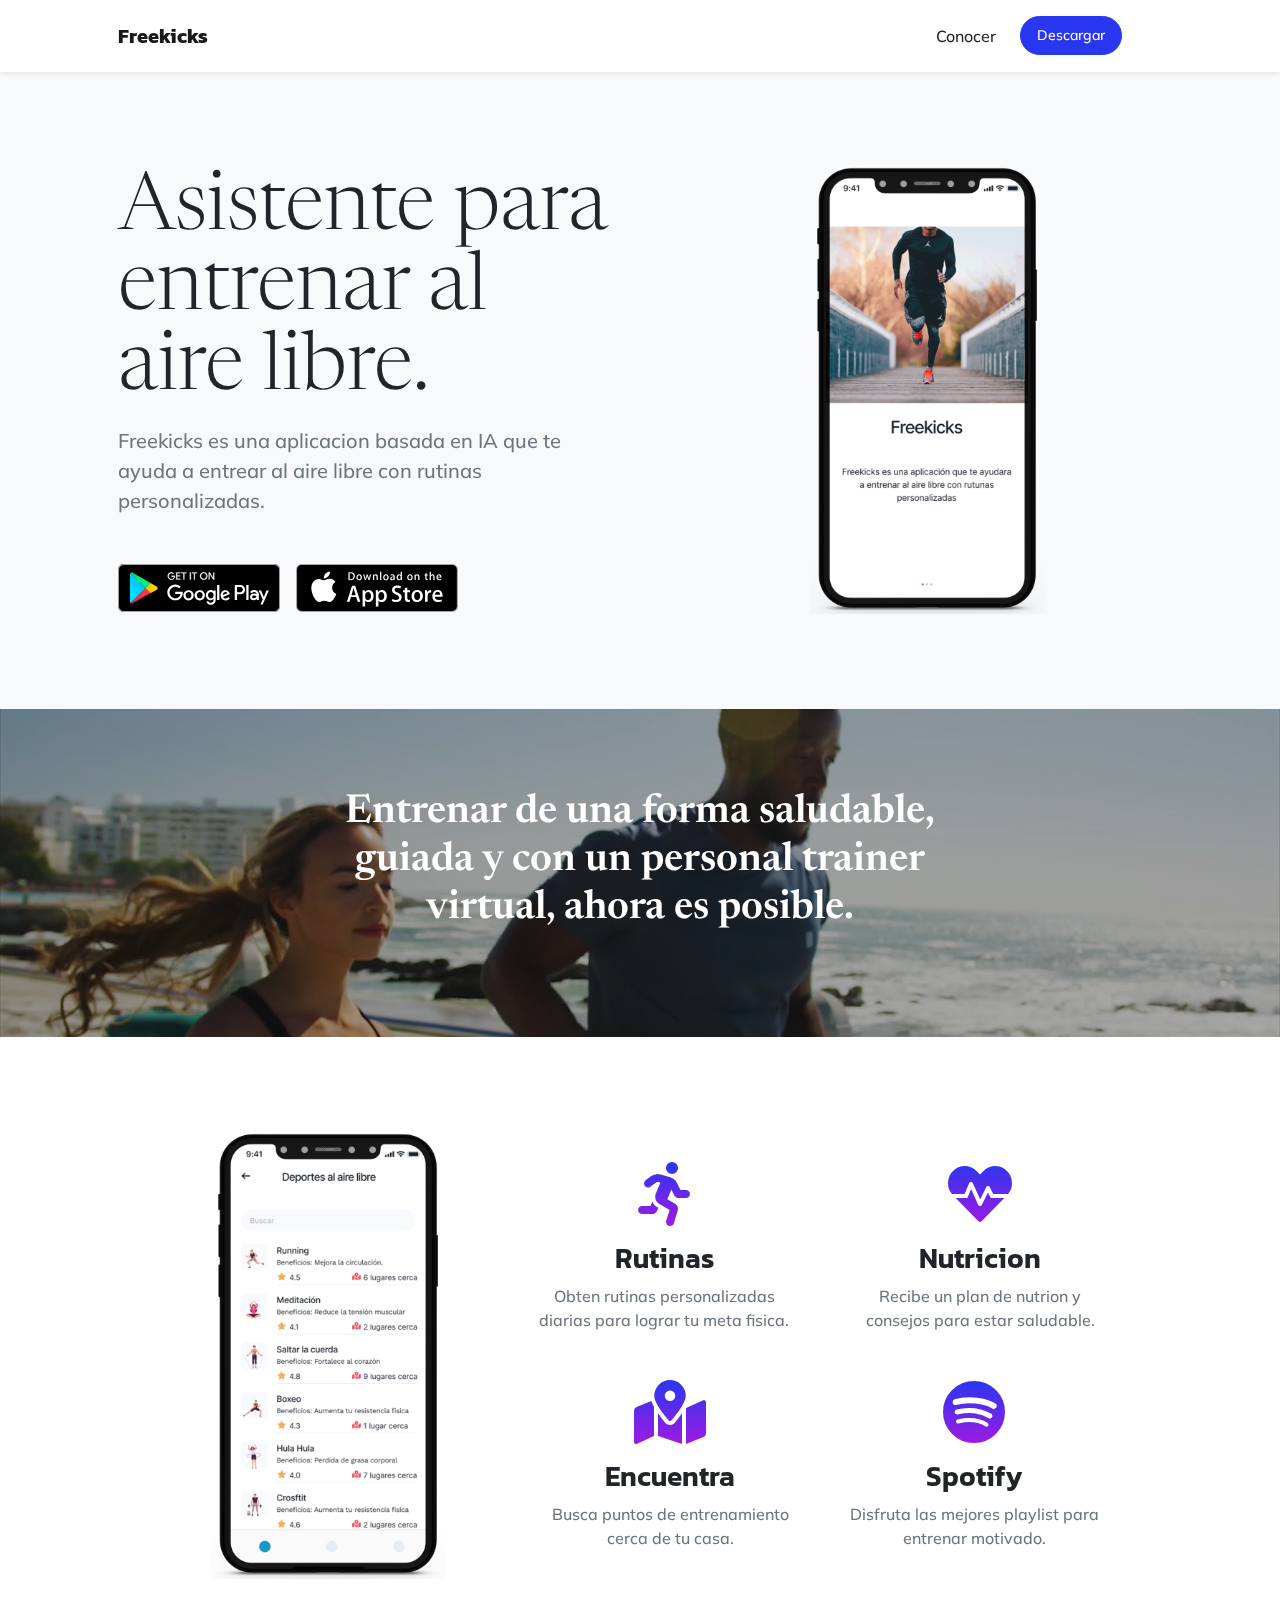
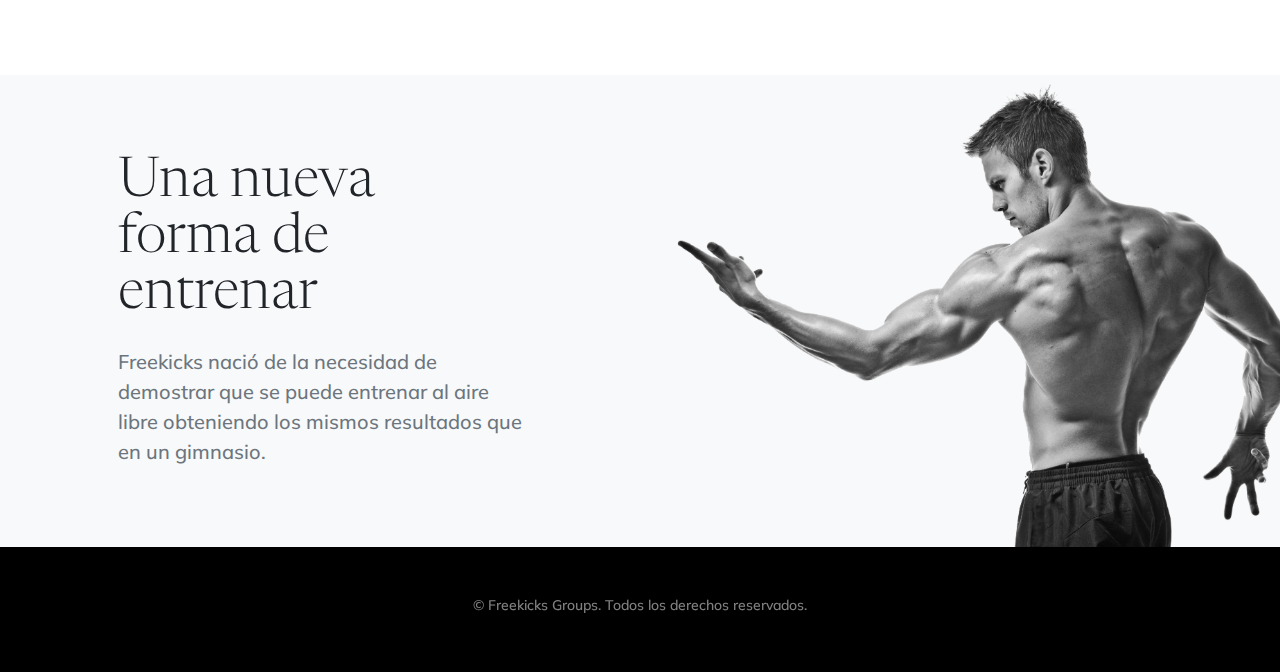
==== index.html @ 2d2b4b97 "beta 1" ====
<!DOCTYPE html>
<html lang="en">
  <head>
    <meta charset="utf-8" />
    <meta
      name="viewport"
      content="width=device-width, initial-scale=1, shrink-to-fit=no"
    />
    <meta name="description" content="" />
    <meta name="author" content="" />
    <title>Freekicks App</title>
    <link rel="icon" type="image/x-icon" href="assets/favicon.ico" />
    <link
      href="https://cdn.jsdelivr.net/npm/bootstrap-icons@1.5.0/font/bootstrap-icons.css"
      rel="stylesheet"
    />
    <link
      rel="stylesheet"
      href="https://cdnjs.cloudflare.com/ajax/libs/font-awesome/5.15.4/css/all.min.css"
    />
    <link
      href="https://fonts.googleapis.com/css2?family=Newsreader:ital,wght@0,600;1,600&amp;display=swap"
      rel="stylesheet"
    />
    <link
      href="https://fonts.googleapis.com/css2?family=Mulish:ital,wght@0,300;0,500;0,600;0,700;1,300;1,500;1,600;1,700&amp;display=swap"
      rel="stylesheet"
    />
    <link
      href="https://fonts.googleapis.com/css2?family=Kanit:ital,wght@0,400;1,400&amp;display=swap"
      rel="stylesheet"
    />
    <link href="assets/css/styles.css" rel="stylesheet" />
    <link href="assets/css/freekicks.css" rel="stylesheet" />
  </head>
  <body id="page-top">
    <!-- Navigation-->
    <nav
      class="navbar navbar-expand-lg navbar-light fixed-top shadow-sm"
      id="mainNav"
    >
      <div class="container px-5">
        <a class="navbar-brand fw-bold" href="#page-top">Freekicks</a>
        <button
          class="navbar-toggler"
          type="button"
          data-bs-toggle="collapse"
          data-bs-target="#navbarResponsive"
          aria-controls="navbarResponsive"
          aria-expanded="false"
          aria-label="Toggle navigation"
        >
          Menu
          <i class="bi-list"></i>
        </button>
        <div class="collapse navbar-collapse" id="navbarResponsive">
          <ul class="navbar-nav ms-auto me-4 my-3 my-lg-0">
            <li class="nav-item">
              <a class="nav-link me-lg-3" href="#features">Conocer</a>
            </li>
            <li class="nav-item">
              <a
                class="
                  btn btn-primary
                  rounded-pill
                  nav-link
                  me-lg-3
                  px-3
                  mb-2 mb-lg-0
                  text-white
                "
                href="#download"
              >
                <span class="d-flex align-items-center">
                  <span class="small">Descargar</span>
                </span>
              </a>
            </li>
          </ul>
        </div>
      </div>
    </nav>
    <!-- Mashead header-->
    <header class="masthead">
      <div class="container px-5">
        <div class="row gx-5 align-items-center">
          <div class="col-lg-6">
            <!-- Mashead text and app badges-->
            <div class="mb-5 mb-lg-0 text-center text-lg-start">
              <h1 class="display-1 lh-1 mb-3">
                Asistente para entrenar al aire libre.
              </h1>
              <p class="lead fw-normal text-muted mb-5">
                Freekicks es una aplicacion basada en IA que te ayuda a entrear
                al aire libre con rutinas personalizadas.
              </p>
              <div class="d-flex flex-column flex-lg-row align-items-center">
                <a
                  class="me-lg-3 mb-4 mb-lg-0"
                  href="https://github.com/paivae/DH-Design_Thinking"
                  ><img
                    class="app-badge"
                    src="assets/img/google-play-badge.svg"
                    alt="..."
                /></a>
                <a href="https://github.com/paivae/DH-Design_Thinking"
                  ><img
                    class="app-badge"
                    src="assets/img/app-store-badge.svg"
                    alt="..."
                /></a>
              </div>
            </div>
          </div>
          <div class="col-lg-6">
            <!-- Masthead device mockup feature-->
            <div class="masthead-device-mockup">
              <div class="device-wrapper">
                <div
                  class="device"
                  data-device="iPhoneX"
                  data-orientation="portrait"
                  data-color="black"
                >
                  <div class="screen bg-transparent">
                    <img
                      src="assets/captures/capture_1.png"
                      alt="capture_1"
                      class="h-100"
                    />
                  </div>
                </div>
              </div>
            </div>
          </div>
        </div>
      </div>
    </header>
    <!-- Quote/testimonial aside-->
    <aside id="hero-2" class="text-center">
      <div id="hero-2-video-legend" class="container px-5">
        <div class="row gx-5 justify-content-center">
          <div class="col-xl-8">
            <div class="h2 fs-1 text-white mb-4">
                Entrenar de una forma saludable, guiada y con un personal trainer virtual, ahora es posible.
            </div>
          </div>
        </div>
      </div>
      <video
        id="videoBackgroundFitness"
        class="video-background"
        src="assets/videos/Background/video_1.mp4"
        muted
        loop
      ></video>
    </aside>
    <!-- App features section-->
    <section id="features">
      <div class="container px-5">
        <div class="row gx-5 align-items-center">
          <div class="col-lg-8 order-lg-1 mb-5 mb-lg-0">
            <div class="container-fluid px-5">
              <div class="row gx-5">
                <div class="col-md-6 mb-5">
                  <!-- Feature item-->
                  <div class="text-center">
                    <i
                      class="
                        fas
                        fa-running
                        icon-feature
                        text-gradient
                        d-block
                        mb-3
                      "
                    ></i>
                    <h3 class="font-alt">Rutinas</h3>
                    <p class="text-muted mb-0">
                      Obten rutinas personalizadas diarias para lograr tu meta
                      fisica.
                    </p>
                  </div>
                </div>
                <div class="col-md-6 mb-5">
                  <!-- Feature item-->
                  <div class="text-center">
                    <i
                      class="
                        fas
                        fa-heartbeat
                        icon-feature
                        text-gradient
                        d-block
                        mb-3
                      "
                    ></i>
                    <h3 class="font-alt">Nutricion</h3>
                    <p class="text-muted mb-0">
                      Recibe un plan de nutrion y consejos para estar saludable.
                    </p>
                  </div>
                </div>
              </div>
              <div class="row">
                <div class="col-md-6 mb-5 mb-md-0">
                  <!-- Feature item-->
                  <div class="text-center">
                    <i
                      class="
                        fas
                        fa-map-marked-alt
                        icon-feature
                        text-gradient
                        d-block
                        mb-3
                      "
                    ></i>
                    <h3 class="font-alt">Encuentra</h3>
                    <p class="text-muted mb-0">
                      Busca puntos de entrenamiento cerca de tu casa.
                    </p>
                  </div>
                </div>
                <div class="col-md-6">
                  <!-- Feature item-->
                  <div class="text-center">
                    <i
                      class="
                        fab
                        fa-spotify
                        icon-feature
                        text-gradient
                        d-block
                        mb-3
                      "
                    ></i>
                    <h3 class="font-alt">Spotify</h3>
                    <p class="text-muted mb-0">
                      Disfruta las mejores playlist para entrenar motivado.
                    </p>
                  </div>
                </div>
              </div>
            </div>
          </div>
          <div class="col-lg-4 order-lg-0">
            <!-- Features section device mockup-->
            <div class="features-device-mockup">
              <div class="device-wrapper">
                <div
                  class="device"
                  data-device="iPhoneX"
                  data-orientation="portrait"
                  data-color="black"
                >
                  <div class="screen bg-transparent">
                    <img
                      src="assets/captures/capture_2.png"
                      alt="capture_1"
                      class="h-100"
                    />
                  </div>
                </div>
              </div>
            </div>
          </div>
        </div>
      </div>
    </section>
    <!-- Basic features section-->
    <section class="bg-light hero-2">
      <div class="container px-5">
        <div
          class="
            row
            gx-5
            align-items-center
            justify-content-center justify-content-lg-between
          "
        >
          <div class="col-12 col-lg-5">
            <h2 class="display-4 lh-1 mb-4">Una nueva forma de entrenar</h2>
            <p class="lead fw-normal text-muted mb-5 mb-lg-0 hero-2-legend">
              Freekicks nació de la necesidad de demostrar que se puede entrenar
              al aire libre obteniendo los mismos resultados que en un gimnasio.
            </p>
          </div>
          <div class="col-sm-8 col-md-6">
            <div class="px-5 px-sm-0">
              <img
                class="img-fluid h-100 hero-2-img"
                src="assets/img/wallpapers/fitness_man.png"
                alt="..."
              />
            </div>
          </div>
        </div>
      </div>
    </section>
    <!-- Footer-->
    <footer class="bg-black text-center py-5">
      <div class="container px-5">
        <div class="text-white-50 small">
          <div class="mb-2">
            &copy; Freekicks Groups. Todos los derechos reservados.
          </div>
        </div>
      </div>
    </footer>
    <script src="https://cdn.jsdelivr.net/npm/bootstrap@5.1.3/dist/js/bootstrap.bundle.min.js" integrity="sha384-ka7Sk0Gln4gmtz2MlQnikT1wXgYsOg+OMhuP+IlRH9sENBO0LRn5q+8nbTov4+1p" crossorigin="anonymous"></script>
    <script src="assets/js/frekicks.js"></script>
  </body>
</html>
---- assets/css/freekicks.css ----
.hero-2 {
  position: relative;
}

.hero-2-img {
  position: absolute;
  top: 0;
}

#hero-2 {
  position: relative;
  overflow: hidden;
  background-color: rgb(33, 33, 33, 0.4);
}

#hero-2 .video-background {
  position: absolute;
  width: 100%;
  top: 0;
  left: 0;
  margin-top: -13%;
  z-index: -999;
}

/*
    breakpoints
*/

@media screen and (max-width: 992px) {
  .hero-2 {
    background-image: url("../img/wallpapers/crossfit_woman.jpg");
    background-position: top center;
    background-repeat: no-repeat;
    background-size: cover;
    color: #fff !important;
  }

  .hero-2-legend {
    color: #fff !important;
  }

  .hero-2-img {
    display: none;
  }
}

@media screen and (max-width: 768px) {
  #hero-2 .video-background {
    width: 140%;
    margin-top: 0;
  }
}

@media screen and (max-width: 576px) {
  #hero-2 .video-background {
    width: 180%;
    margin-top: 0;
  }
}

@media screen and (max-width: 400px) {
  #hero-2 .video-background {
    width: 200%;
    margin-top: 0;
  }

  #hero-2-video-legend {
    padding: 0px !important;
  }
}
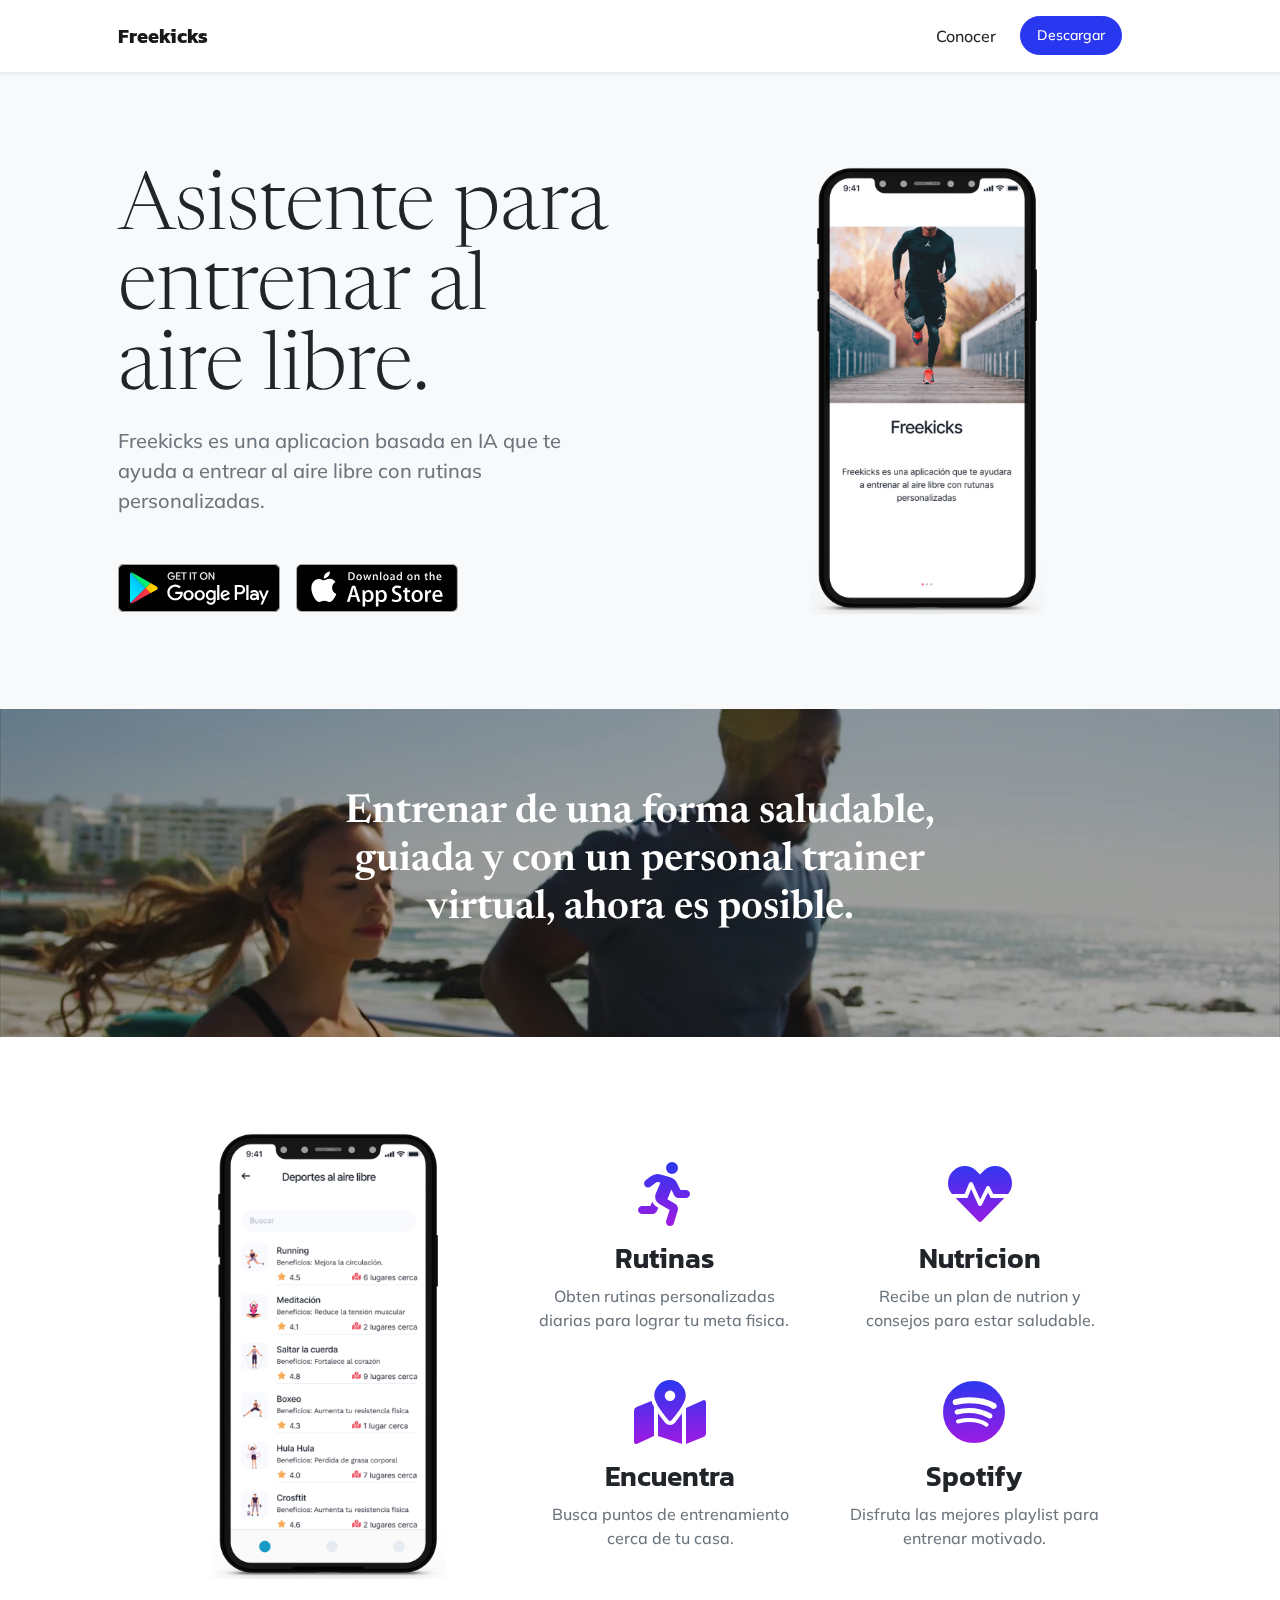
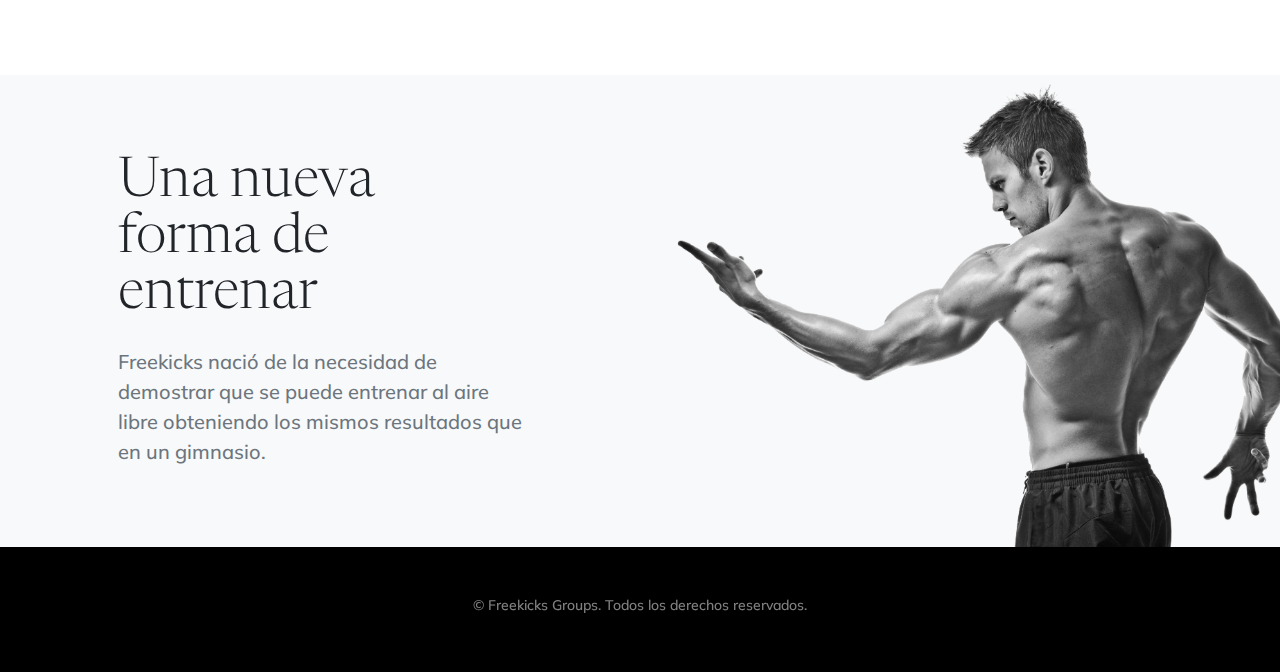
==== commit c840f60e: "metadata" ====
--- a/index.html
+++ b/index.html
@@ -6,9 +6,24 @@
       name="viewport"
       content="width=device-width, initial-scale=1, shrink-to-fit=no"
     />
-    <meta name="description" content="" />
-    <meta name="author" content="" />
+    <meta name="description" content="Freekicks es una aplicacion basada en IA que te ayuda a entrear
+    al aire libre con rutinas personalizadas." />
     <title>Freekicks App</title>
+    <meta
+      property="og:url"
+      content="https://github.com/paivae"
+    />
+    <meta property="og:type" content="website" />
+    <meta property="og:title" content="Frekicks App" />
+    <meta
+      property="og:description"
+      content="Freekicks es una aplicacion basada en IA que te ayuda a entrear
+      al aire libre con rutinas personalizadas."
+    />
+    <meta
+      property="og:image"
+      content="https://cdn-alfa-sintaxsys.sfo2.digitaloceanspaces.com/Random/DH/freekicks.png"
+    />
     <link rel="icon" type="image/x-icon" href="assets/favicon.ico" />
     <link
       href="https://cdn.jsdelivr.net/npm/bootstrap-icons@1.5.0/font/bootstrap-icons.css"
@@ -142,7 +157,8 @@
         <div class="row gx-5 justify-content-center">
           <div class="col-xl-8">
             <div class="h2 fs-1 text-white mb-4">
-                Entrenar de una forma saludable, guiada y con un personal trainer virtual, ahora es posible.
+              Entrenar de una forma saludable, guiada y con un personal trainer
+              virtual, ahora es posible.
             </div>
           </div>
         </div>
@@ -308,7 +324,11 @@
         </div>
       </div>
     </footer>
-    <script src="https://cdn.jsdelivr.net/npm/bootstrap@5.1.3/dist/js/bootstrap.bundle.min.js" integrity="sha384-ka7Sk0Gln4gmtz2MlQnikT1wXgYsOg+OMhuP+IlRH9sENBO0LRn5q+8nbTov4+1p" crossorigin="anonymous"></script>
+    <script
+      src="https://cdn.jsdelivr.net/npm/bootstrap@5.1.3/dist/js/bootstrap.bundle.min.js"
+      integrity="sha384-ka7Sk0Gln4gmtz2MlQnikT1wXgYsOg+OMhuP+IlRH9sENBO0LRn5q+8nbTov4+1p"
+      crossorigin="anonymous"
+    ></script>
     <script src="assets/js/frekicks.js"></script>
   </body>
 </html>
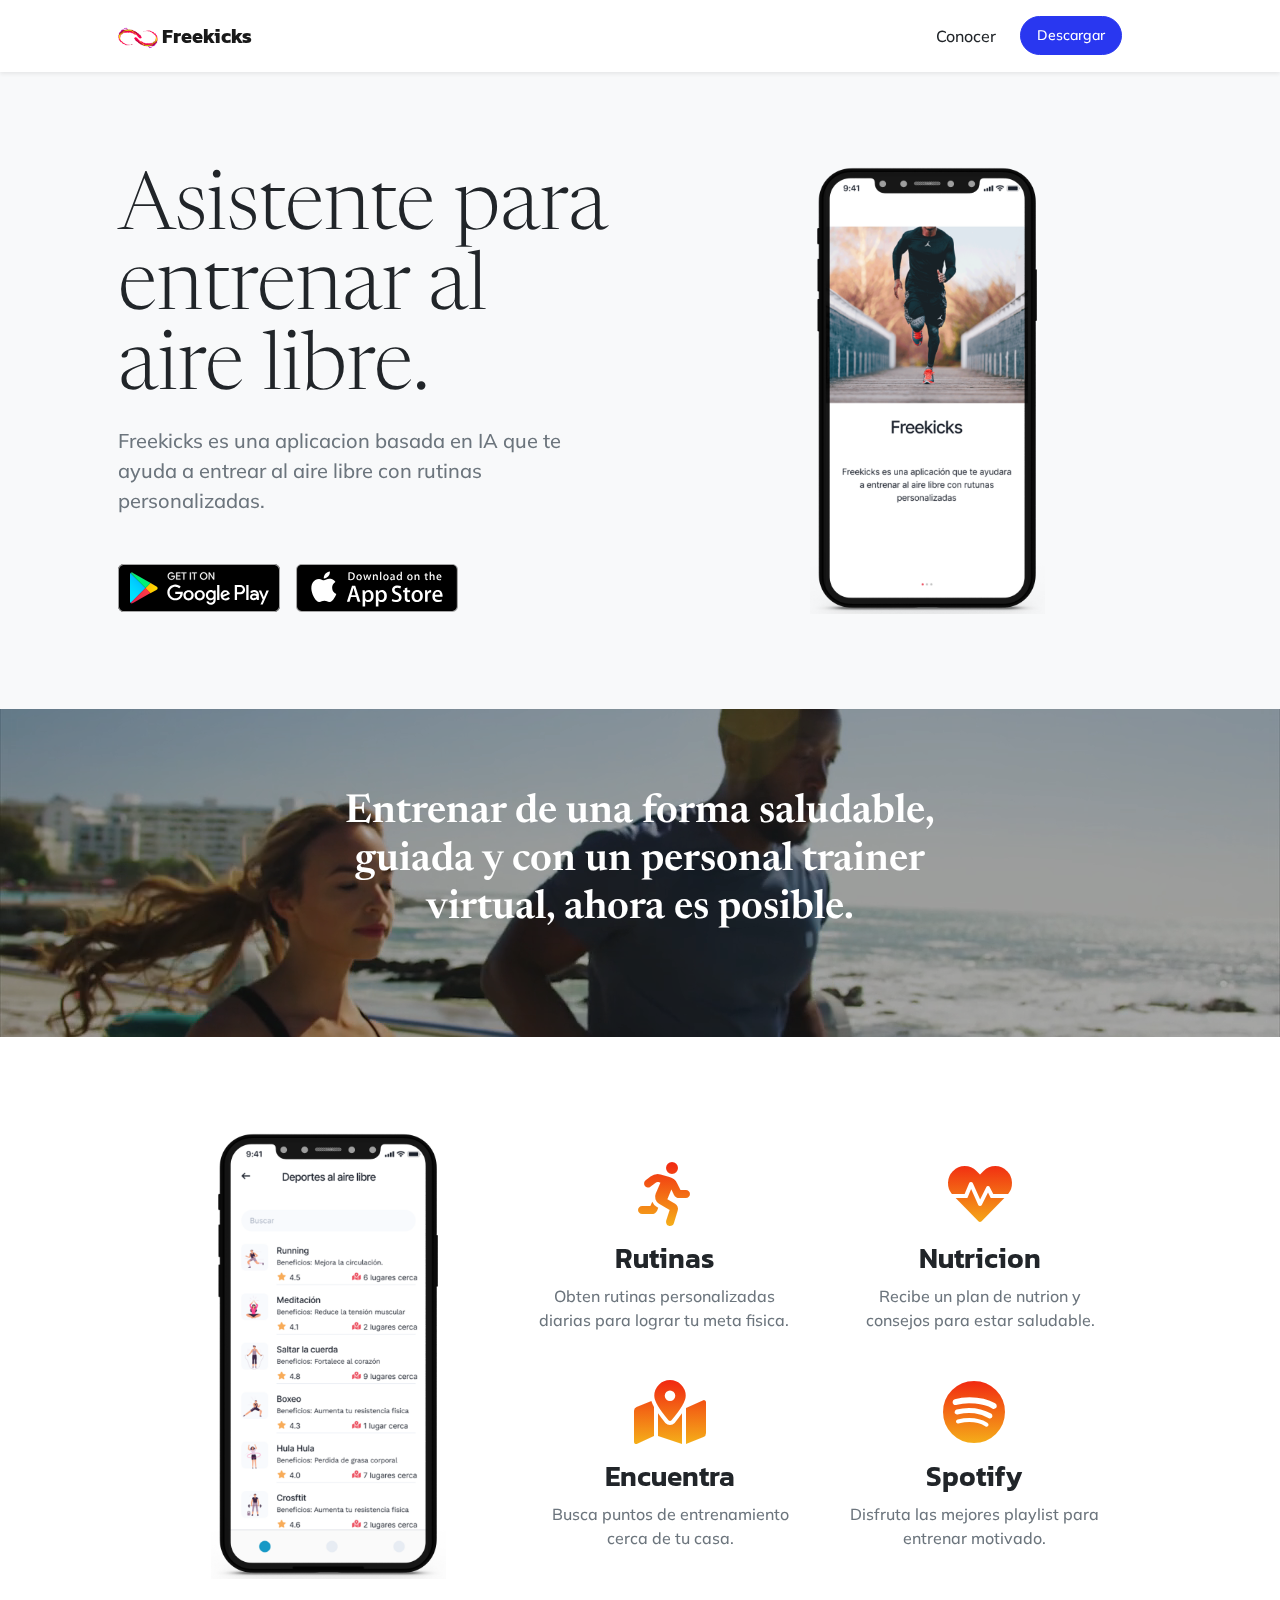
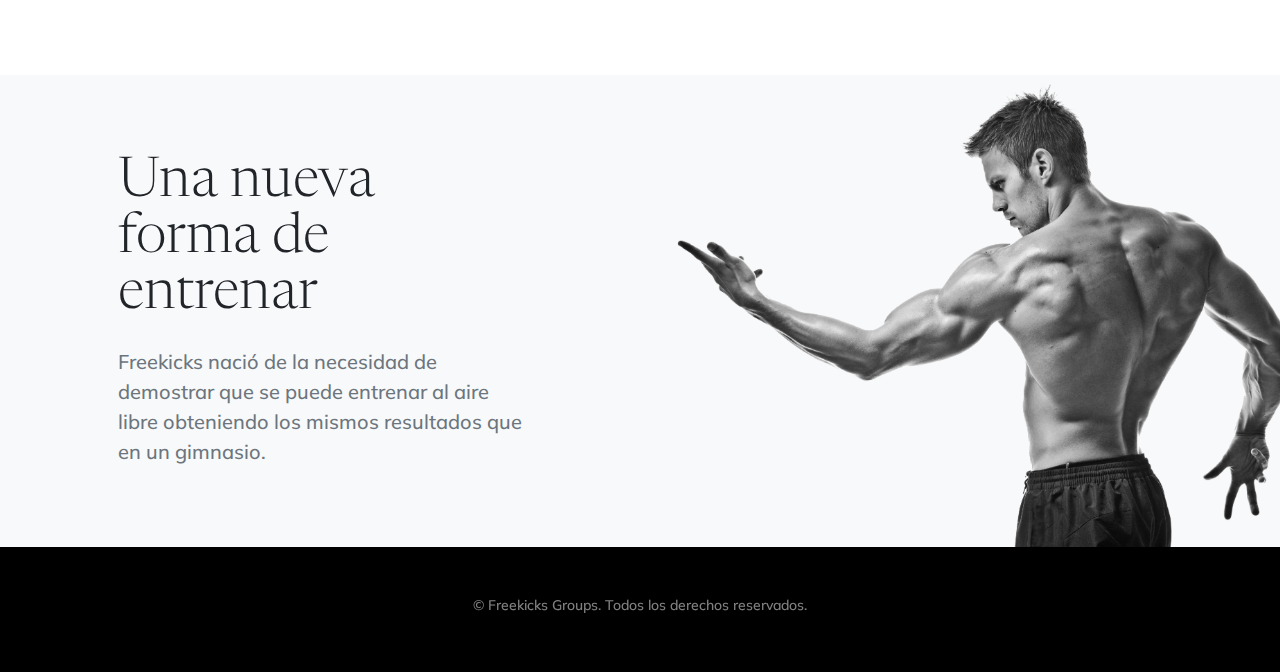
==== commit b23e4510: "Cambio gradient" ====
--- a/index.html
+++ b/index.html
@@ -6,13 +6,13 @@
       name="viewport"
       content="width=device-width, initial-scale=1, shrink-to-fit=no"
     />
-    <meta name="description" content="Freekicks es una aplicacion basada en IA que te ayuda a entrear
-    al aire libre con rutinas personalizadas." />
+    <meta
+      name="description"
+      content="Freekicks es una aplicacion basada en IA que te ayuda a entrear
+    al aire libre con rutinas personalizadas."
+    />
     <title>Freekicks App</title>
-    <meta
-      property="og:url"
-      content="https://github.com/paivae"
-    />
+    <meta property="og:url" content="https://github.com/paivae" />
     <meta property="og:type" content="website" />
     <meta property="og:title" content="Frekicks App" />
     <meta
@@ -55,7 +55,10 @@
       id="mainNav"
     >
       <div class="container px-5">
-        <a class="navbar-brand fw-bold" href="#page-top">Freekicks</a>
+        <a class="navbar-brand fw-bold" href="#page-top">
+          <img src="assets/img/logo.png" alt="" width="40" />
+          Freekicks
+        </a>
         <button
           class="navbar-toggler"
           type="button"
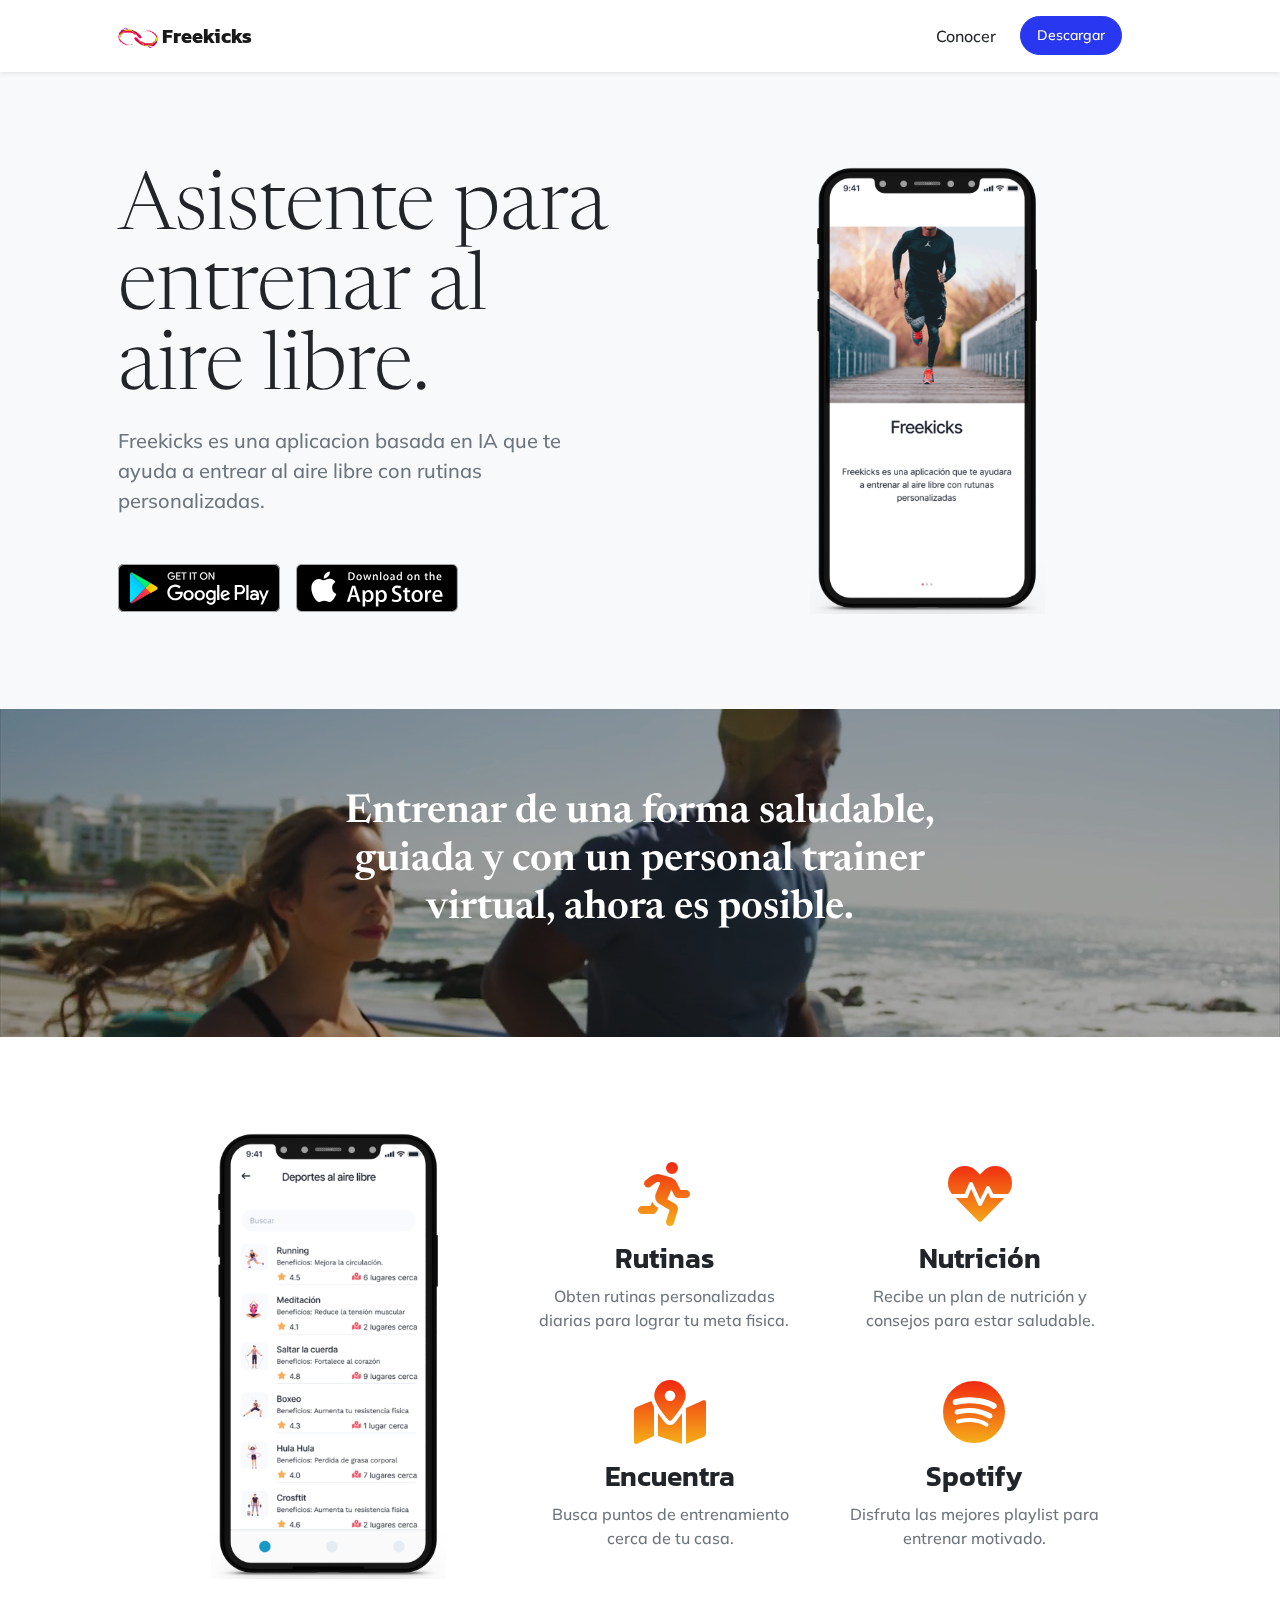
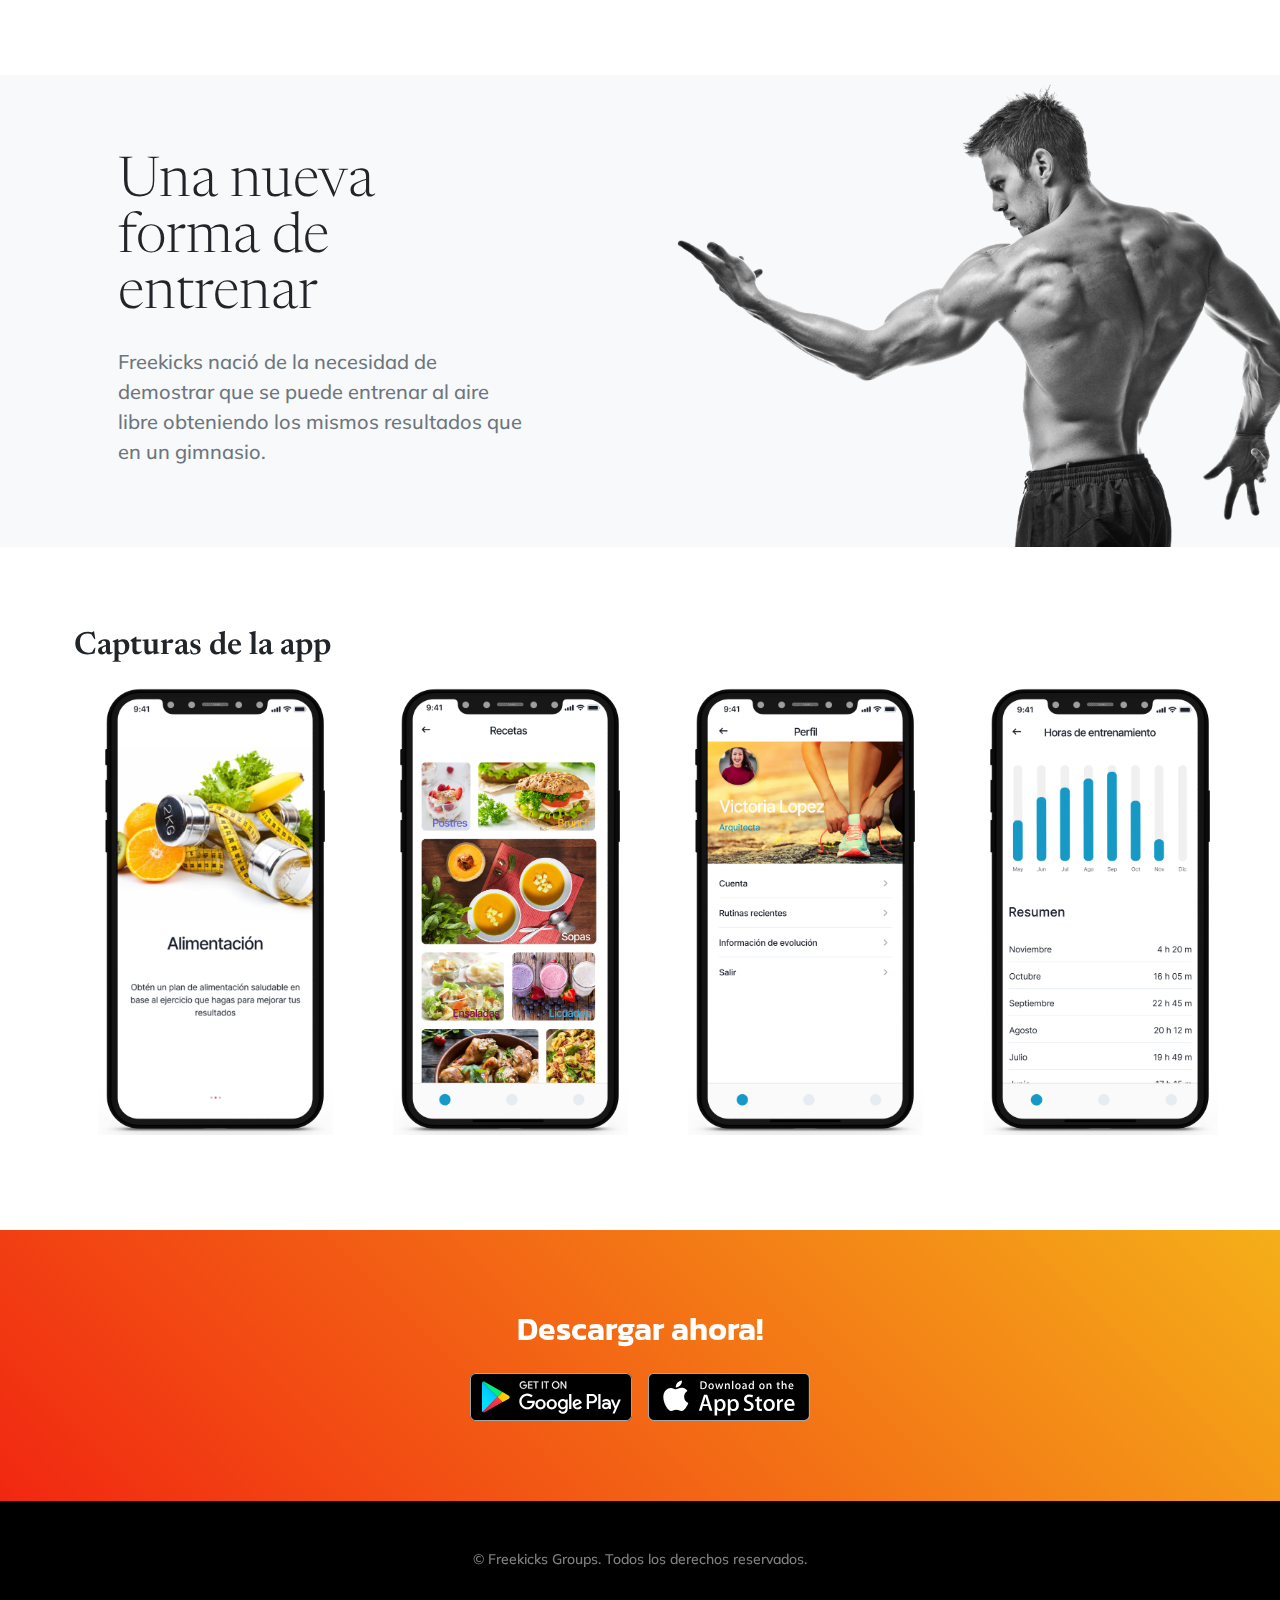
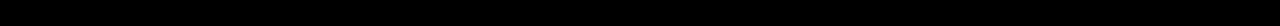
==== commit 85930b58: "Capturas de pantallas" ====
--- a/index.html
+++ b/index.html
@@ -24,7 +24,48 @@
       property="og:image"
       content="https://cdn-alfa-sintaxsys.sfo2.digitaloceanspaces.com/Random/DH/freekicks.png"
     />
-    <link rel="icon" type="image/x-icon" href="assets/favicon.ico" />
+    <link rel="apple-touch-icon" sizes="57x57" href="favicon/apple-icon-57x57.png" />
+    <link rel="apple-touch-icon" sizes="60x60" href="favicon/apple-icon-60x60.png" />
+    <link rel="apple-touch-icon" sizes="72x72" href="favicon/apple-icon-72x72.png" />
+    <link rel="apple-touch-icon" sizes="76x76" href="favicon/apple-icon-76x76.png" />
+    <link
+      rel="apple-touch-icon"
+      sizes="114x114"
+      href="favicon/apple-icon-114x114.png"
+    />
+    <link
+      rel="apple-touch-icon"
+      sizes="120x120"
+      href="favicon/apple-icon-120x120.png"
+    />
+    <link
+      rel="apple-touch-icon"
+      sizes="144x144"
+      href="favicon/apple-icon-144x144.png"
+    />
+    <link
+      rel="apple-touch-icon"
+      sizes="152x152"
+      href="favicon/apple-icon-152x152.png"
+    />
+    <link
+      rel="apple-touch-icon"
+      sizes="180x180"
+      href="favicon/apple-icon-180x180.png"
+    />
+    <link
+      rel="icon"
+      type="image/png"
+      sizes="192x192"
+      href="favicon/android-icon-192x192.png"
+    />
+    <link rel="icon" type="image/png" sizes="32x32" href="favicon/favicon-32x32.png" />
+    <link rel="icon" type="image/png" sizes="96x96" href="favicon/favicon-96x96.png" />
+    <link rel="icon" type="image/png" sizes="16x16" href="favicon/favicon-16x16.png" />
+    <link rel="manifest" href="favicon/manifest.json" />
+    <meta name="msapplication-TileColor" content="#ffffff" />
+    <meta name="msapplication-TileImage" content="favicon/ms-icon-144x144.png" />
+    <meta name="theme-color" content="#ffffff" />
     <link
       href="https://cdn.jsdelivr.net/npm/bootstrap-icons@1.5.0/font/bootstrap-icons.css"
       rel="stylesheet"
@@ -214,9 +255,10 @@
                         mb-3
                       "
                     ></i>
-                    <h3 class="font-alt">Nutricion</h3>
+                    <h3 class="font-alt">Nutrición</h3>
                     <p class="text-muted mb-0">
-                      Recibe un plan de nutrion y consejos para estar saludable.
+                      Recibe un plan de nutrición y consejos para estar
+                      saludable.
                     </p>
                   </div>
                 </div>
@@ -317,6 +359,129 @@
         </div>
       </div>
     </section>
+
+    <!-- Capturas -->
+    <section>
+      <div class="container px-1">
+        <h2>Capturas de la app</h2>
+        <div class="row gx-5 align-items-center">
+          <div class="col-sm-12 col-lg-3 order-lg-0">
+            <div class="features-device-mockup">
+              <div class="device-wrapper">
+                <div
+                  class="device"
+                  data-device="iPhoneX"
+                  data-orientation="portrait"
+                  data-color="black"
+                >
+                  <div class="screen bg-transparent">
+                    <img
+                      src="assets/captures/capture_7.png"
+                      alt="capture_1"
+                      class="h-100"
+                    />
+                  </div>
+                </div>
+              </div>
+            </div>
+          </div>
+
+          <div class="col-sm-12 col-lg-3 order-lg-0">
+            <div class="features-device-mockup">
+              <div class="device-wrapper">
+                <div
+                  class="device"
+                  data-device="iPhoneX"
+                  data-orientation="portrait"
+                  data-color="black"
+                >
+                  <div class="screen bg-transparent">
+                    <img
+                      src="assets/captures/capture_3.png"
+                      alt="capture_1"
+                      class="h-100"
+                    />
+                  </div>
+                </div>
+              </div>
+            </div>
+          </div>
+
+          <div class="col-sm-12 col-lg-3 order-lg-0">
+            <div class="features-device-mockup">
+              <div class="device-wrapper">
+                <div
+                  class="device"
+                  data-device="iPhoneX"
+                  data-orientation="portrait"
+                  data-color="black"
+                >
+                  <div class="screen bg-transparent">
+                    <img
+                      src="assets/captures/capture_4.png"
+                      alt="capture_1"
+                      class="h-100"
+                    />
+                  </div>
+                </div>
+              </div>
+            </div>
+          </div>
+
+          <div class="col-sm-12 col-lg-3 order-lg-0">
+            <div class="features-device-mockup">
+              <div class="device-wrapper">
+                <div
+                  class="device"
+                  data-device="iPhoneX"
+                  data-orientation="portrait"
+                  data-color="black"
+                >
+                  <div class="screen bg-transparent">
+                    <img
+                      src="assets/captures/capture_5.png"
+                      alt="capture_1"
+                      class="h-100"
+                    />
+                  </div>
+                </div>
+              </div>
+            </div>
+          </div>
+        </div>
+      </div>
+    </section>
+
+    <!-- App Download-->
+    <section class="bg-gradient-primary-to-secondary" id="download">
+      <div class="container px-5">
+        <h2 class="text-center text-white font-alt mb-4">Descargar ahora!</h2>
+        <div
+          class="
+            d-flex
+            flex-column flex-lg-row
+            align-items-center
+            justify-content-center
+          "
+        >
+          <a
+            class="me-lg-3 mb-4 mb-lg-0"
+            href="https://github.com/paivae/DH-Design_Thinking"
+            ><img
+              class="app-badge"
+              src="assets/img/google-play-badge.svg"
+              alt="playstore"
+          /></a>
+          <a href="https://github.com/paivae/DH-Design_Thinking"
+            ><img
+              class="app-badge"
+              src="assets/img/app-store-badge.svg"
+              alt="appstore"
+          /></a>
+        </div>
+      </div>
+    </section>
+
     <!-- Footer-->
     <footer class="bg-black text-center py-5">
       <div class="container px-5">
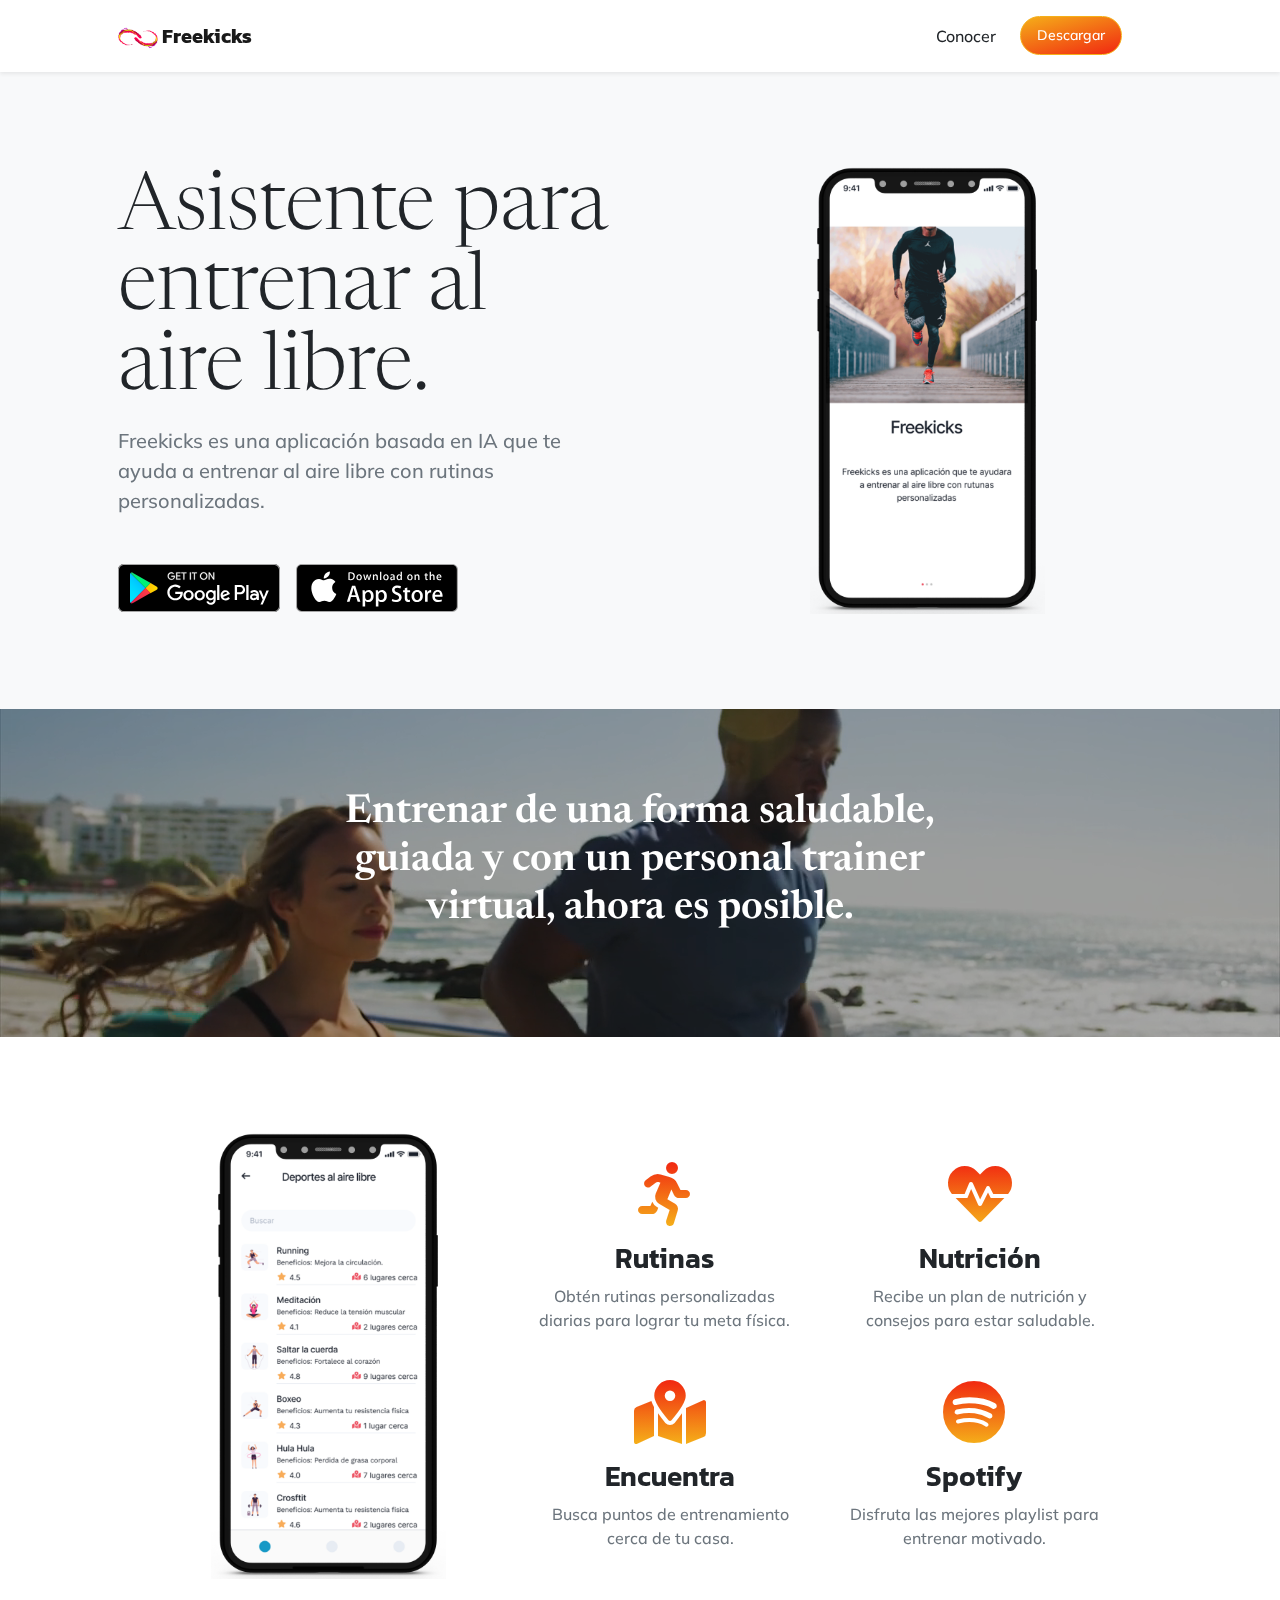
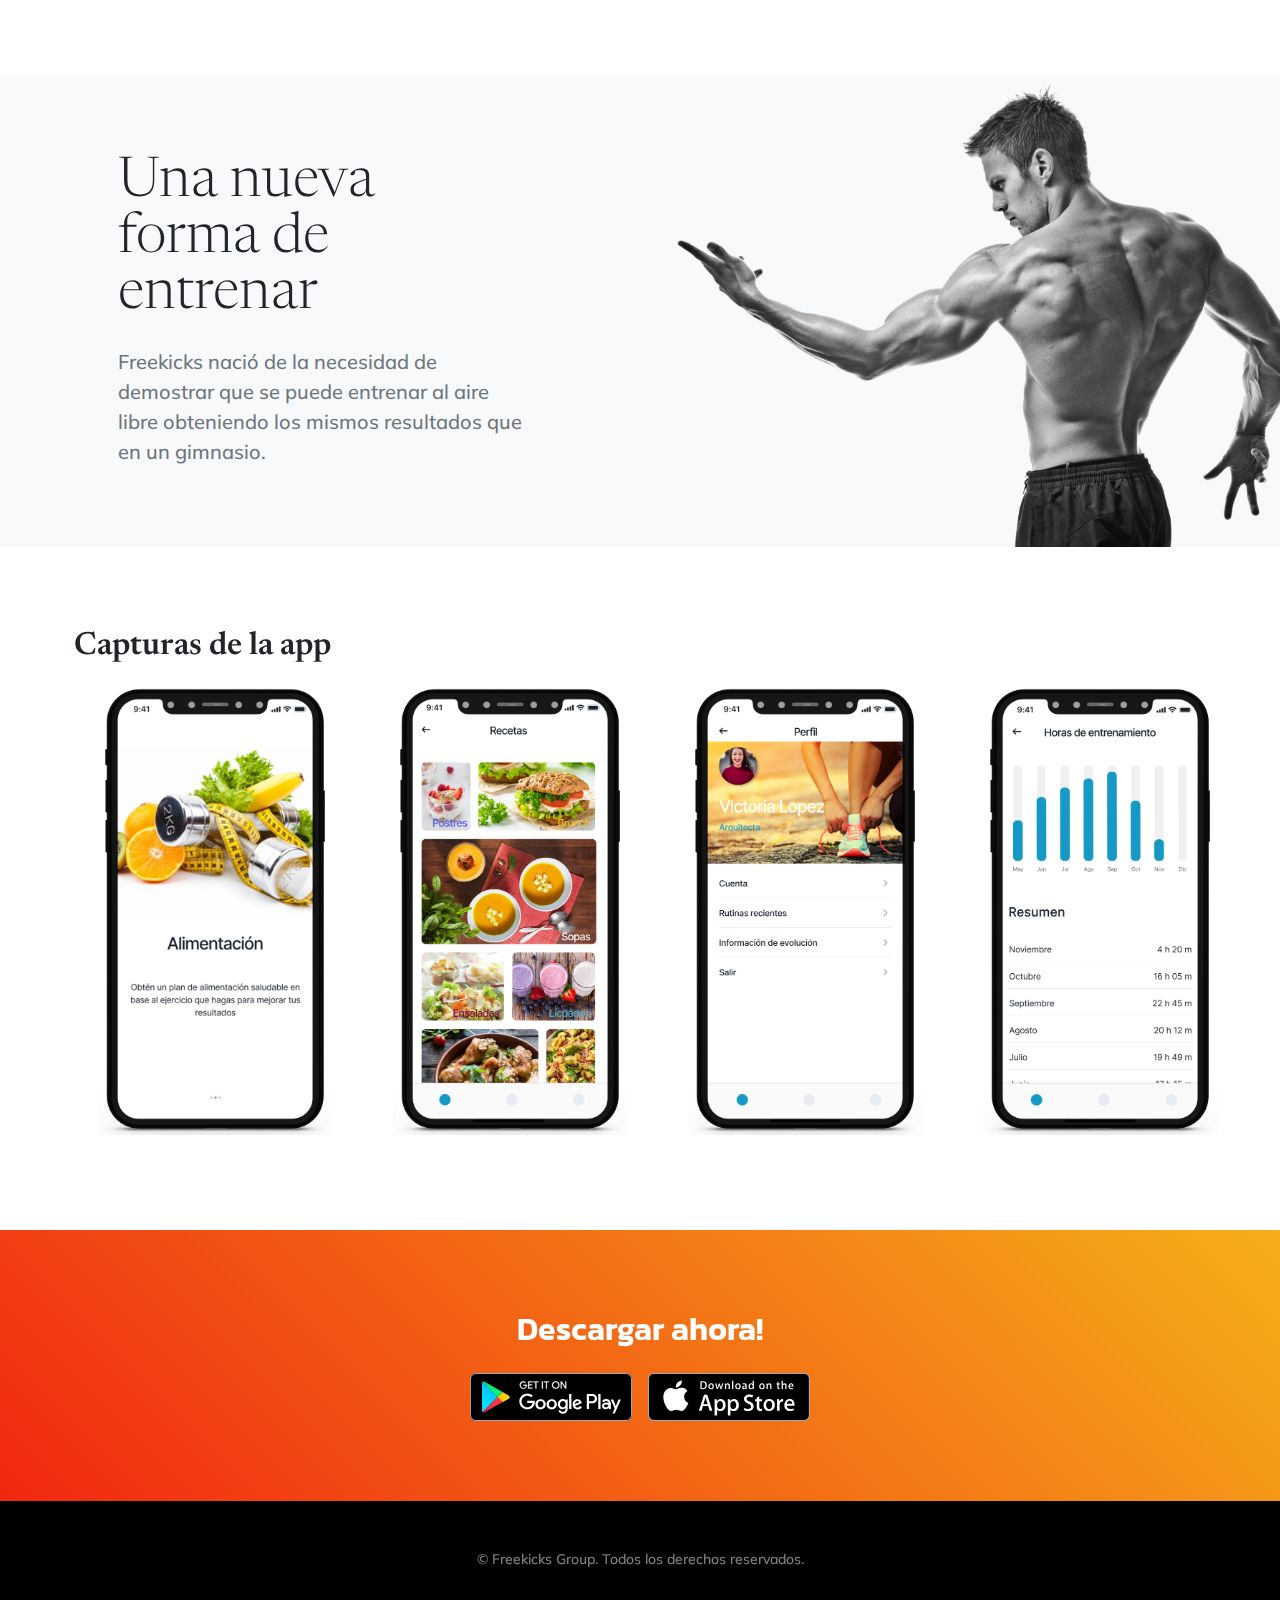
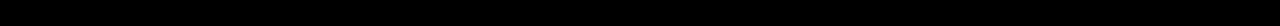
==== commit 6ad1d1c3: "Readme" ====
--- a/index.html
+++ b/index.html
@@ -1,5 +1,5 @@
 <!DOCTYPE html>
-<html lang="en">
+<html lang="es">
   <head>
     <meta charset="utf-8" />
     <meta
@@ -8,8 +8,7 @@
     />
     <meta
       name="description"
-      content="Freekicks es una aplicacion basada en IA que te ayuda a entrear
-    al aire libre con rutinas personalizadas."
+      content="Freekicks es una aplicación basada en IA que te ayuda a entrenar al aire libre con rutinas personalizadas."
     />
     <title>Freekicks App</title>
     <meta property="og:url" content="https://github.com/paivae" />
@@ -22,12 +21,28 @@
     />
     <meta
       property="og:image"
-      content="https://cdn-alfa-sintaxsys.sfo2.digitaloceanspaces.com/Random/DH/freekicks.png"
-    />
-    <link rel="apple-touch-icon" sizes="57x57" href="favicon/apple-icon-57x57.png" />
-    <link rel="apple-touch-icon" sizes="60x60" href="favicon/apple-icon-60x60.png" />
-    <link rel="apple-touch-icon" sizes="72x72" href="favicon/apple-icon-72x72.png" />
-    <link rel="apple-touch-icon" sizes="76x76" href="favicon/apple-icon-76x76.png" />
+      content="https://paivae.github.io/DH-Design_Thinking/assets/img/freekicks.png"
+    />
+    <link
+      rel="apple-touch-icon"
+      sizes="57x57"
+      href="favicon/apple-icon-57x57.png"
+    />
+    <link
+      rel="apple-touch-icon"
+      sizes="60x60"
+      href="favicon/apple-icon-60x60.png"
+    />
+    <link
+      rel="apple-touch-icon"
+      sizes="72x72"
+      href="favicon/apple-icon-72x72.png"
+    />
+    <link
+      rel="apple-touch-icon"
+      sizes="76x76"
+      href="favicon/apple-icon-76x76.png"
+    />
     <link
       rel="apple-touch-icon"
       sizes="114x114"
@@ -59,12 +74,30 @@
       sizes="192x192"
       href="favicon/android-icon-192x192.png"
     />
-    <link rel="icon" type="image/png" sizes="32x32" href="favicon/favicon-32x32.png" />
-    <link rel="icon" type="image/png" sizes="96x96" href="favicon/favicon-96x96.png" />
-    <link rel="icon" type="image/png" sizes="16x16" href="favicon/favicon-16x16.png" />
+    <link
+      rel="icon"
+      type="image/png"
+      sizes="32x32"
+      href="favicon/favicon-32x32.png"
+    />
+    <link
+      rel="icon"
+      type="image/png"
+      sizes="96x96"
+      href="favicon/favicon-96x96.png"
+    />
+    <link
+      rel="icon"
+      type="image/png"
+      sizes="16x16"
+      href="favicon/favicon-16x16.png"
+    />
     <link rel="manifest" href="favicon/manifest.json" />
     <meta name="msapplication-TileColor" content="#ffffff" />
-    <meta name="msapplication-TileImage" content="favicon/ms-icon-144x144.png" />
+    <meta
+      name="msapplication-TileImage"
+      content="favicon/ms-icon-144x144.png"
+    />
     <meta name="theme-color" content="#ffffff" />
     <link
       href="https://cdn.jsdelivr.net/npm/bootstrap-icons@1.5.0/font/bootstrap-icons.css"
@@ -120,7 +153,7 @@
             <li class="nav-item">
               <a
                 class="
-                  btn btn-primary
+                  btn bg-gradient-primary-to-secondary-15
                   rounded-pill
                   nav-link
                   me-lg-3
@@ -150,7 +183,7 @@
                 Asistente para entrenar al aire libre.
               </h1>
               <p class="lead fw-normal text-muted mb-5">
-                Freekicks es una aplicacion basada en IA que te ayuda a entrear
+                Freekicks es una aplicación basada en IA que te ayuda a entrenar
                 al aire libre con rutinas personalizadas.
               </p>
               <div class="d-flex flex-column flex-lg-row align-items-center">
@@ -237,8 +270,8 @@
                     ></i>
                     <h3 class="font-alt">Rutinas</h3>
                     <p class="text-muted mb-0">
-                      Obten rutinas personalizadas diarias para lograr tu meta
-                      fisica.
+                      Obtén rutinas personalizadas diarias para lograr tu meta
+                      física.
                     </p>
                   </div>
                 </div>
@@ -487,7 +520,7 @@
       <div class="container px-5">
         <div class="text-white-50 small">
           <div class="mb-2">
-            &copy; Freekicks Groups. Todos los derechos reservados.
+            &copy; Freekicks Group. Todos los derechos reservados.
           </div>
         </div>
       </div>
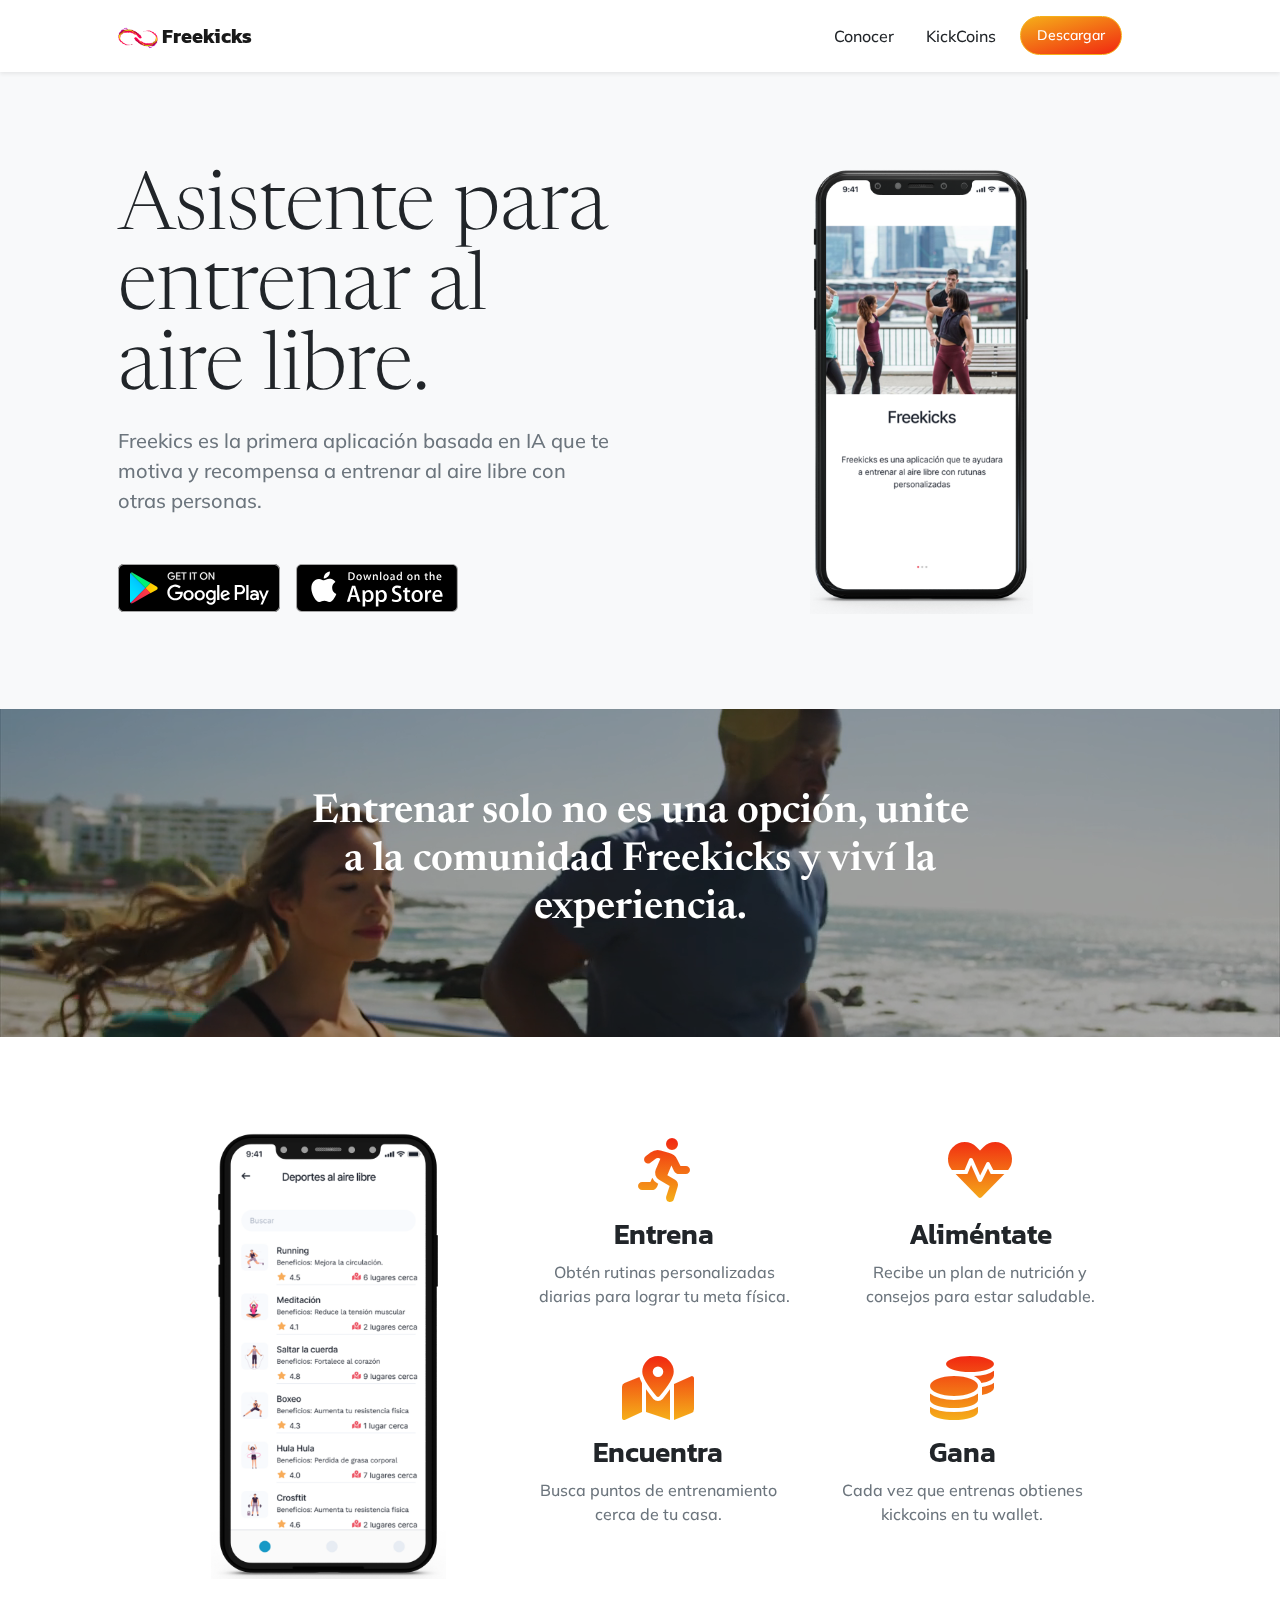
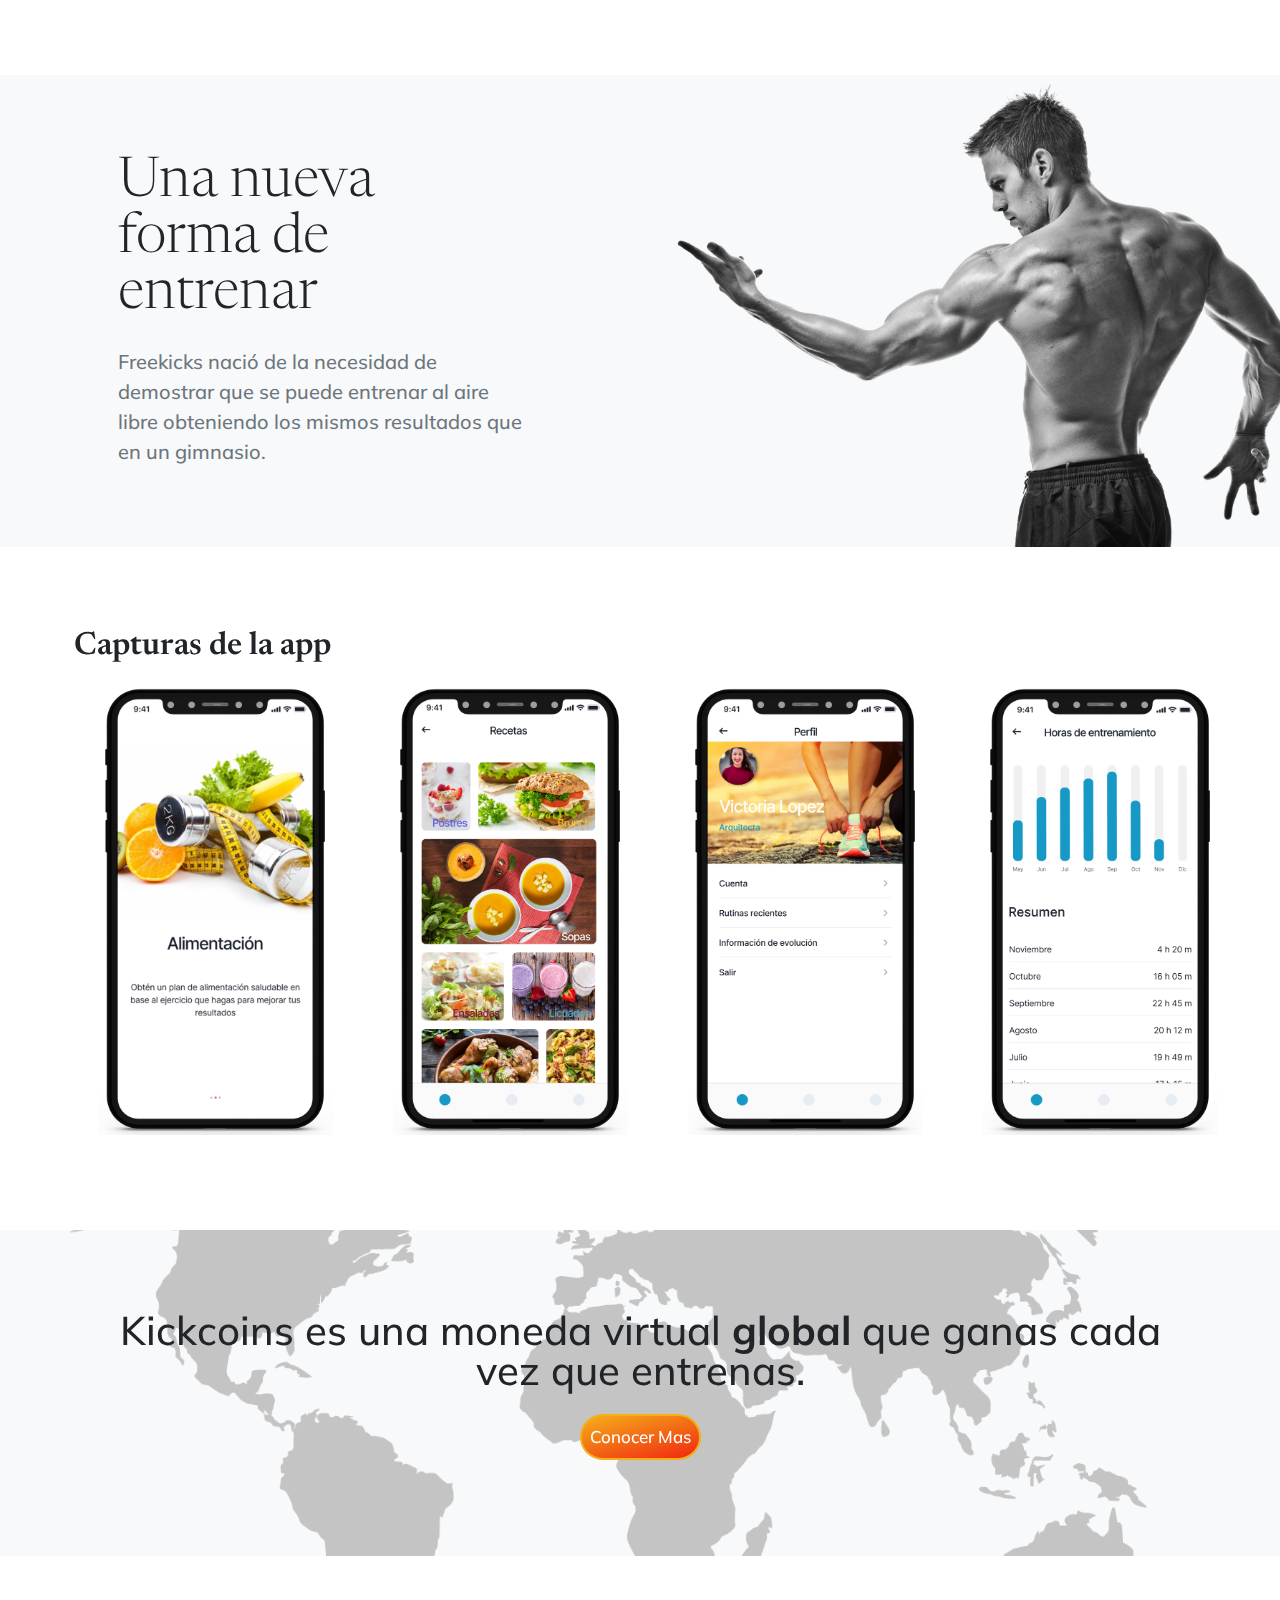
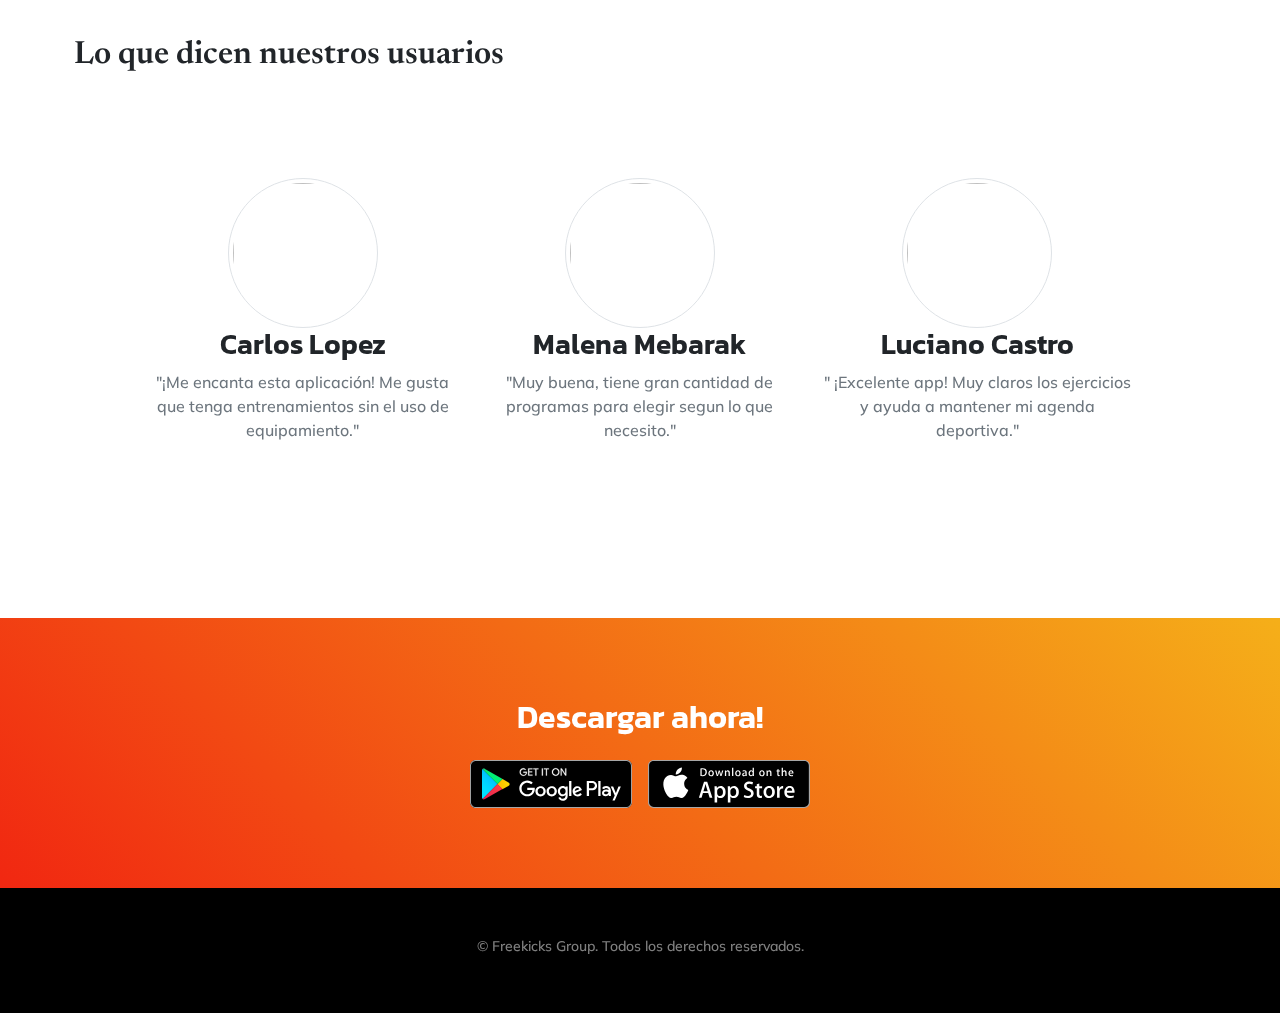
==== commit a96af284: "Cambios en index y nueva web" ====
--- a/index.html
+++ b/index.html
@@ -151,9 +151,13 @@
               <a class="nav-link me-lg-3" href="#features">Conocer</a>
             </li>
             <li class="nav-item">
+              <a class="nav-link me-lg-3" href="kickcoins.html">KickCoins</a>
+            </li>
+            <li class="nav-item">
               <a
                 class="
-                  btn bg-gradient-primary-to-secondary-15
+                  btn
+                  bg-gradient-primary-to-secondary-15
                   rounded-pill
                   nav-link
                   me-lg-3
@@ -183,8 +187,8 @@
                 Asistente para entrenar al aire libre.
               </h1>
               <p class="lead fw-normal text-muted mb-5">
-                Freekicks es una aplicación basada en IA que te ayuda a entrenar
-                al aire libre con rutinas personalizadas.
+                Freekics es la primera aplicación basada en IA que te motiva y
+                recompensa a entrenar al aire libre con otras personas.
               </p>
               <div class="d-flex flex-column flex-lg-row align-items-center">
                 <a
@@ -216,7 +220,7 @@
                 >
                   <div class="screen bg-transparent">
                     <img
-                      src="assets/captures/capture_1.png"
+                      src="assets/captures/capture_10.png"
                       alt="capture_1"
                       class="h-100"
                     />
@@ -234,8 +238,8 @@
         <div class="row gx-5 justify-content-center">
           <div class="col-xl-8">
             <div class="h2 fs-1 text-white mb-4">
-              Entrenar de una forma saludable, guiada y con un personal trainer
-              virtual, ahora es posible.
+              Entrenar solo no es una opción, unite a la comunidad Freekicks y
+              viví la experiencia.
             </div>
           </div>
         </div>
@@ -268,7 +272,7 @@
                         mb-3
                       "
                     ></i>
-                    <h3 class="font-alt">Rutinas</h3>
+                    <h3 class="font-alt">Entrena</h3>
                     <p class="text-muted mb-0">
                       Obtén rutinas personalizadas diarias para lograr tu meta
                       física.
@@ -288,51 +292,52 @@
                         mb-3
                       "
                     ></i>
-                    <h3 class="font-alt">Nutrición</h3>
+                    <h3 class="font-alt">Aliméntate</h3>
                     <p class="text-muted mb-0">
                       Recibe un plan de nutrición y consejos para estar
                       saludable.
                     </p>
                   </div>
                 </div>
-              </div>
-              <div class="row">
-                <div class="col-md-6 mb-5 mb-md-0">
-                  <!-- Feature item-->
-                  <div class="text-center">
-                    <i
-                      class="
-                        fas
-                        fa-map-marked-alt
-                        icon-feature
-                        text-gradient
-                        d-block
-                        mb-3
-                      "
-                    ></i>
-                    <h3 class="font-alt">Encuentra</h3>
-                    <p class="text-muted mb-0">
-                      Busca puntos de entrenamiento cerca de tu casa.
-                    </p>
-                  </div>
-                </div>
-                <div class="col-md-6">
-                  <!-- Feature item-->
-                  <div class="text-center">
-                    <i
-                      class="
-                        fab
-                        fa-spotify
-                        icon-feature
-                        text-gradient
-                        d-block
-                        mb-3
-                      "
-                    ></i>
-                    <h3 class="font-alt">Spotify</h3>
-                    <p class="text-muted mb-0">
-                      Disfruta las mejores playlist para entrenar motivado.
-                    </p>
+
+                <div class="row">
+                  <div class="col-md-6 mb-5 mb-md-0">
+                    <!-- Feature item-->
+                    <div class="text-center">
+                      <i
+                        class="
+                          fas
+                          fa-map-marked-alt
+                          icon-feature
+                          text-gradient
+                          d-block
+                          mb-3
+                        "
+                      ></i>
+                      <h3 class="font-alt">Encuentra</h3>
+                      <p class="text-muted mb-0">
+                        Busca puntos de entrenamiento cerca de tu casa.
+                      </p>
+                    </div>
+                  </div>
+                  <div class="col-md-6 mb-5">
+                    <!-- Feature item-->
+                    <div class="text-center">
+                      <i
+                        class="
+                          fas
+                          fa-coins
+                          icon-feature
+                          text-gradient
+                          d-block
+                          mb-3
+                        "
+                      ></i>
+                      <h3 class="font-alt">Gana</h3>
+                      <p class="text-muted mb-0">
+                        Cada vez que entrenas obtienes kickcoins en tu wallet.
+                      </p>
+                    </div>
                   </div>
                 </div>
               </div>
@@ -393,7 +398,7 @@
       </div>
     </section>
 
-    <!-- Capturas -->
+    <!-- Screen -->
     <section>
       <div class="container px-1">
         <h2>Capturas de la app</h2>
@@ -477,6 +482,88 @@
                       class="h-100"
                     />
                   </div>
+                </div>
+              </div>
+            </div>
+          </div>
+        </div>
+      </div>
+    </section>
+
+    <section class="bg-light hero-4">
+      <div class="container px-5">
+        <div
+          class="
+            row
+            gx-5
+            align-items-center
+            justify-content-center justify-content-lg-between
+          "
+        >
+          <div class="col-12">
+            <!-- <h2 class="display-4 lh-1 mb-4">Kickcoins es una moneda virtual que ganas cada vez que entrenas</h2> -->
+            <p class="lead fw-normal mb-5 mb-lg-0 text-center lh-1 display-6">
+              Kickcoins es una moneda virtual <b>global</b> que ganas cada vez
+              que entrenas.
+            </p>
+            <p class="mt-4 text-center">
+              <a
+                class="
+                  btn
+                  bg-gradient-primary-to-secondary-15
+                  rounded-pill
+                  text-white
+                  p-2
+                  btn-kickoins
+                "
+                href="kickcoins.html"
+              >
+                Conocer Mas
+            </a>
+            </p>
+          </div>
+        </div>
+      </div>
+    </section>
+
+    <!-- Reviews -->
+    <section>
+      <div class="container px-1">
+        <h2>Lo que dicen nuestros usuarios</h2>
+        <div class="row gx-5 align-items-center p-4">
+          <div class="col-sm-12 p-4">
+            <div class="row p-5">
+              <div class="col-md-4">
+                <!-- Feature item-->
+                <div class="text-center">
+                  <img
+                    src="https://www.infobae.com/new-resizer/eu_WvXcxouZHfw-yYFjfI-Ml2ag=/1200x900/filters:format(jpg):quality(85)//s3.amazonaws.com/arc-wordpress-client-uploads/infobae-wp/wp-content/uploads/2016/06/24115126/principal8.jpg"
+                    class="img-thumbnail img-profile"
+                  />
+                  <h3 class="font-alt">Carlos Lopez</h3>
+                  <p class="text-muted mb-0">"¡Me encanta esta aplicación! Me gusta que tenga entrenamientos sin el uso de equipamiento."</p>
+                </div>
+              </div>
+              <div class="col-md-4">
+                <!-- Feature item-->
+                <div class="text-center">
+                  <img
+                    src="http://cdn23.us1.fansshare.com/photos/shakira/shakira-wallpaper-1081468983.jpg"
+                    class="img-thumbnail img-profile"
+                  />
+                  <h3 class="font-alt">Malena Mebarak</h3>
+                  <p class="text-muted mb-0">"Muy buena, tiene gran cantidad de programas para elegir segun lo que necesito."</p>
+                </div>
+              </div>
+              <div class="col-md-4">
+                <!-- Feature item-->
+                <div class="text-center">
+                  <img
+                    src="https://www.losandes.com.ar/resizer/H8guw6YAbuYq-zMRiLxC_C9ky8Y=/1023x682/smart/cloudfront-us-east-1.images.arcpublishing.com/grupoclarin/MYZDKMDCGI4DEYRSGZSWKMZVGQ.jpg"
+                    class="img-thumbnail img-profile"
+                  />
+                  <h3 class="font-alt">Luciano Castro</h3>
+                  <p class="text-muted mb-0">" ¡Excelente app! Muy claros los ejercicios y ayuda a mantener mi agenda deportiva."</p>
                 </div>
               </div>
             </div>
@@ -530,6 +617,7 @@
       integrity="sha384-ka7Sk0Gln4gmtz2MlQnikT1wXgYsOg+OMhuP+IlRH9sENBO0LRn5q+8nbTov4+1p"
       crossorigin="anonymous"
     ></script>
+    <script src="assets/js/ab-particles.min.js"></script>
     <script src="assets/js/frekicks.js"></script>
   </body>
 </html>
--- a/assets/css/freekicks.css
+++ b/assets/css/freekicks.css
@@ -20,6 +20,32 @@
   left: 0;
   margin-top: -13%;
   z-index: -999;
+}
+
+.hero-4 {
+  position: relative;
+  overflow: hidden;
+  background-image: url("../img/wallpapers/mapamundi.png");
+  background-repeat: no-repeat;
+  background-position: center;
+  background-size: cover;
+}
+
+.btn-kickoins {
+  font-size: 17px;
+  border: 2px solid #f5af19 !important;
+}
+
+.logo-img {
+  width: 200px;
+  max-height: 95px;
+  padding-bottom: 3rem;
+}
+
+.img-profile {
+  border-radius: 100px;
+  width: 150px;
+  height: 150px;
 }
 
 /*
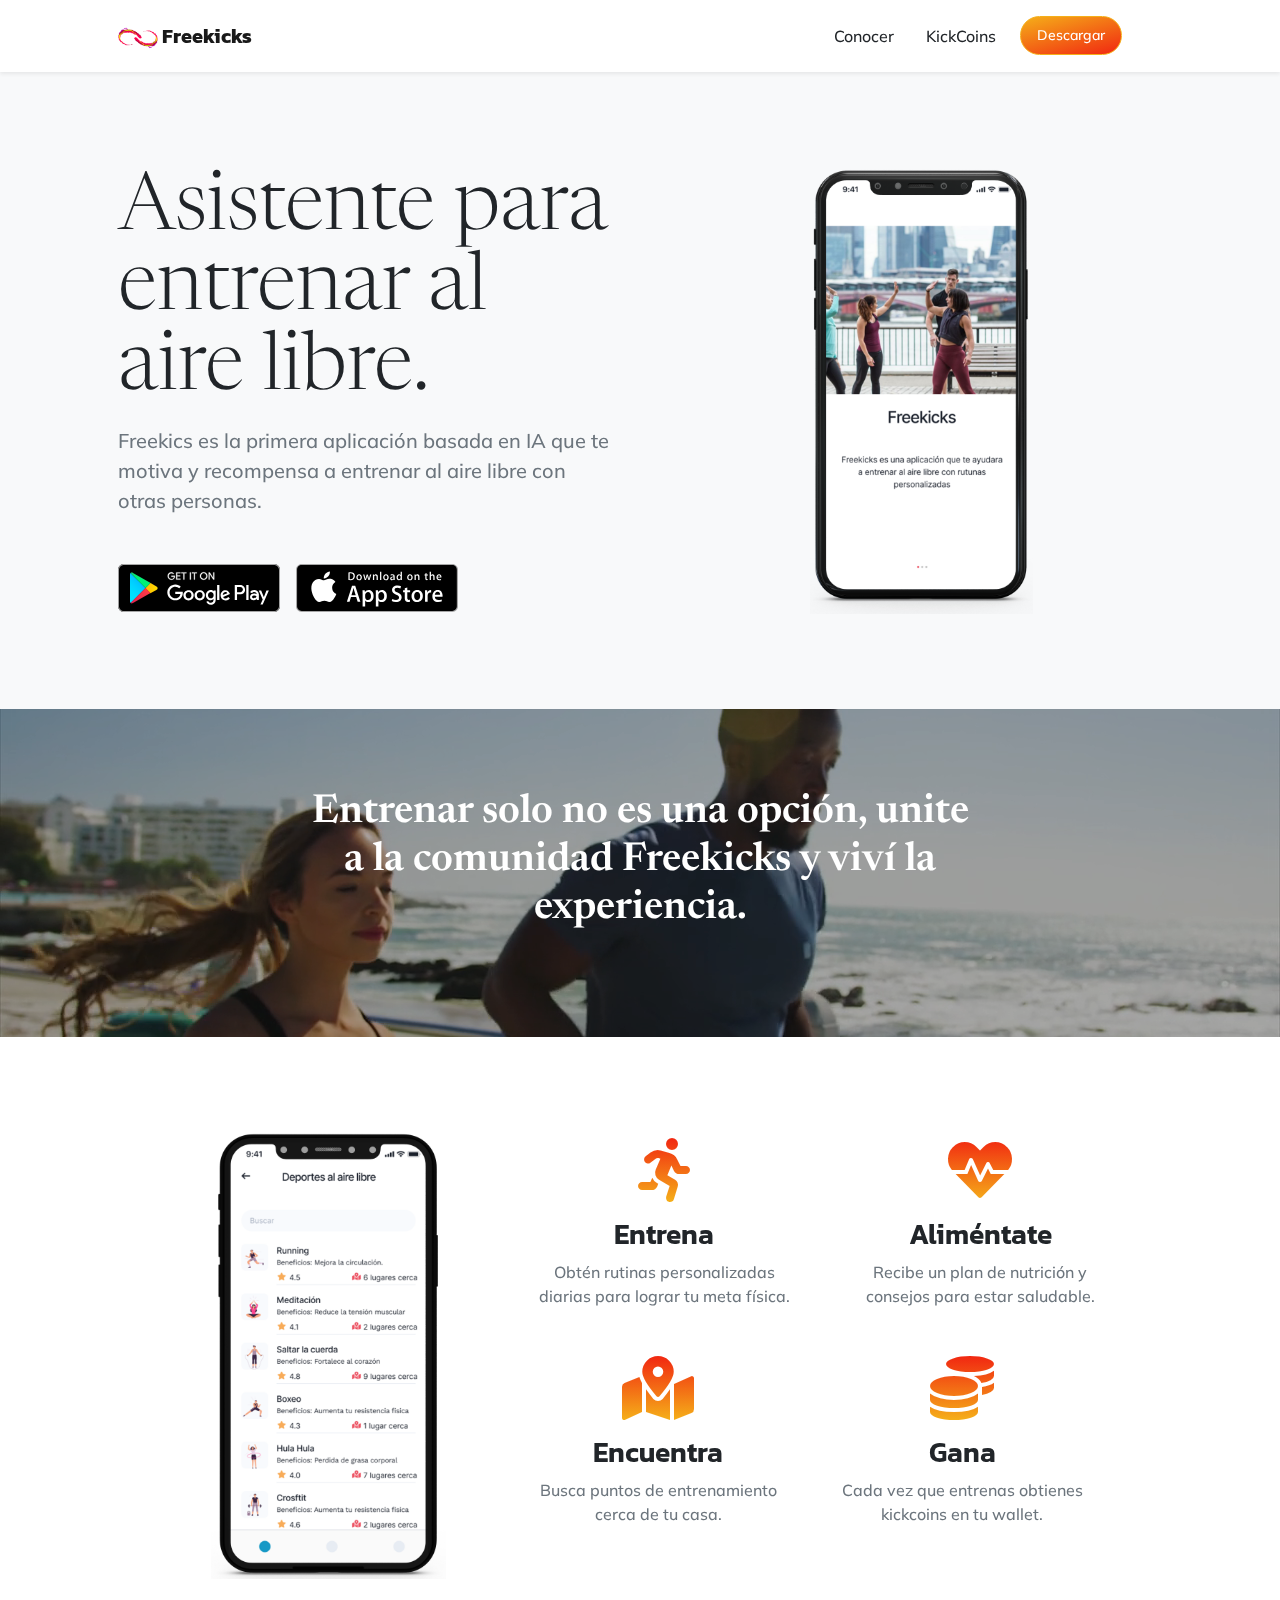
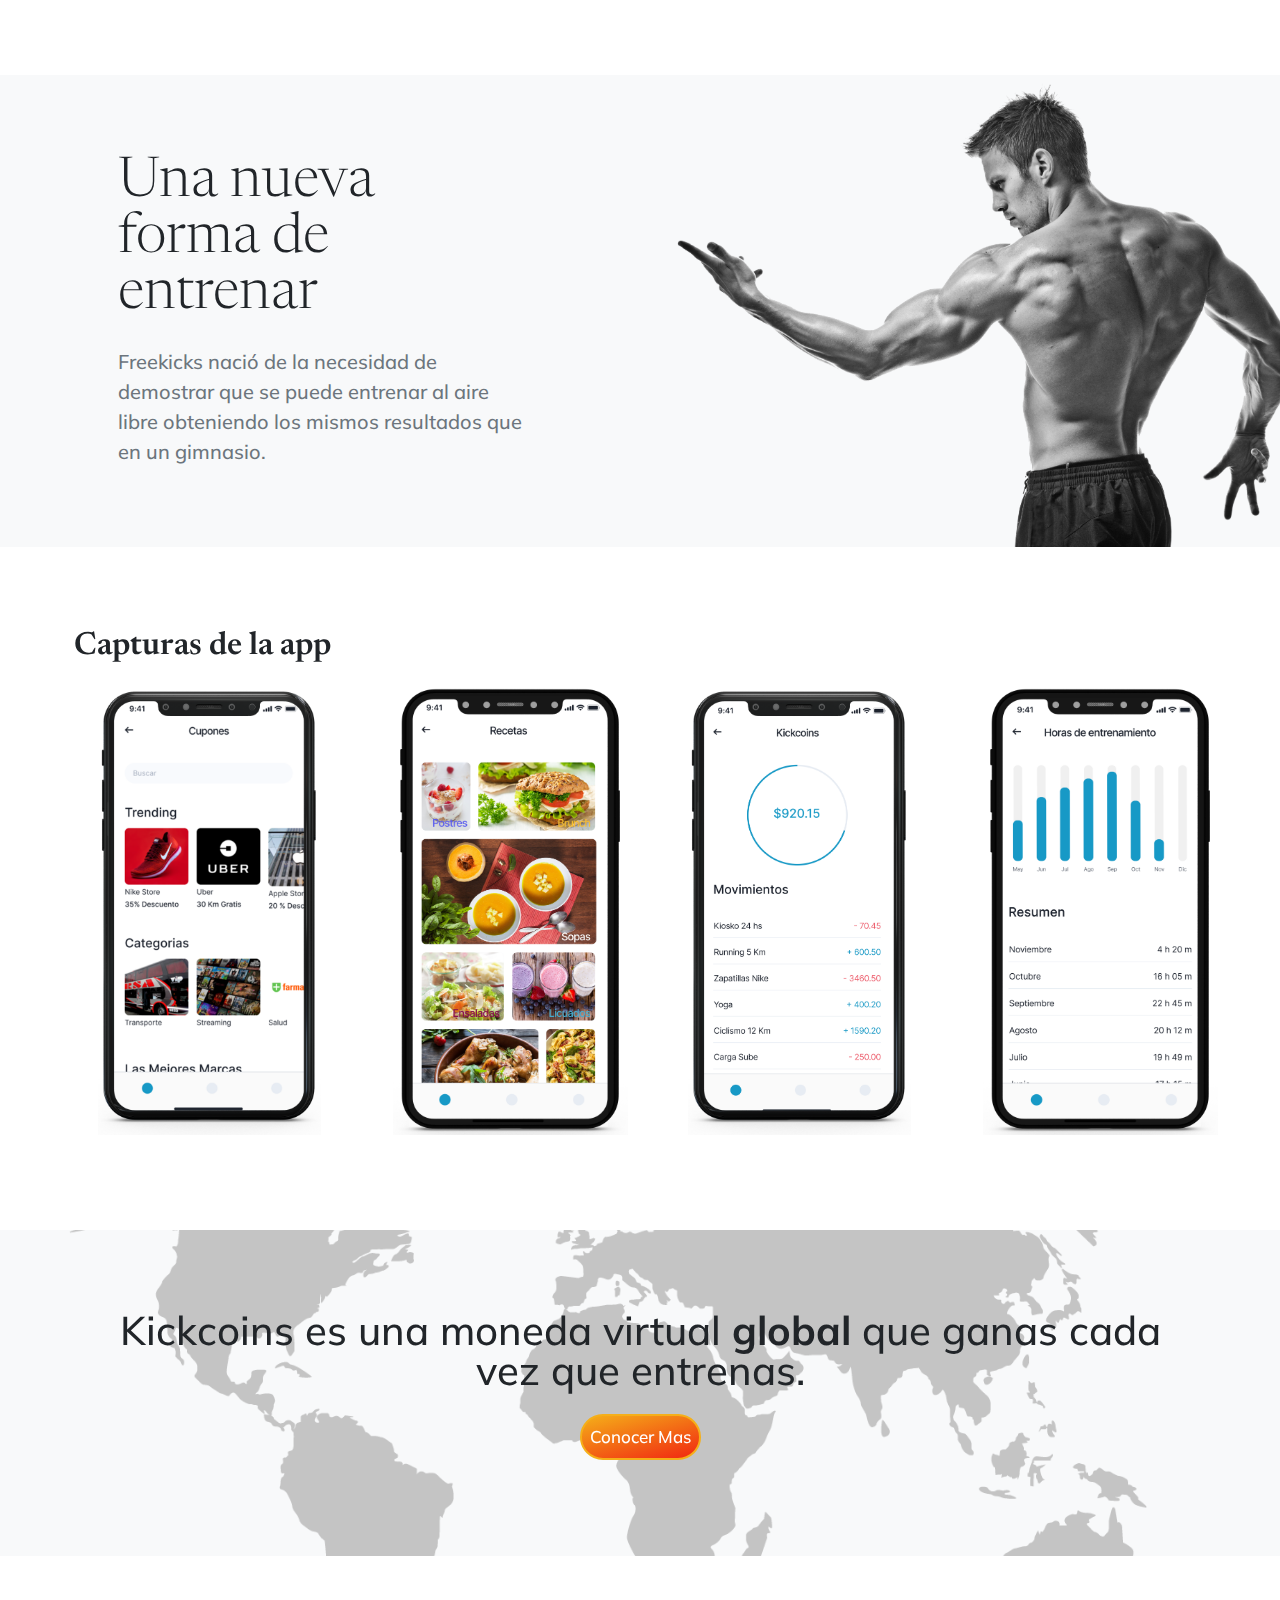
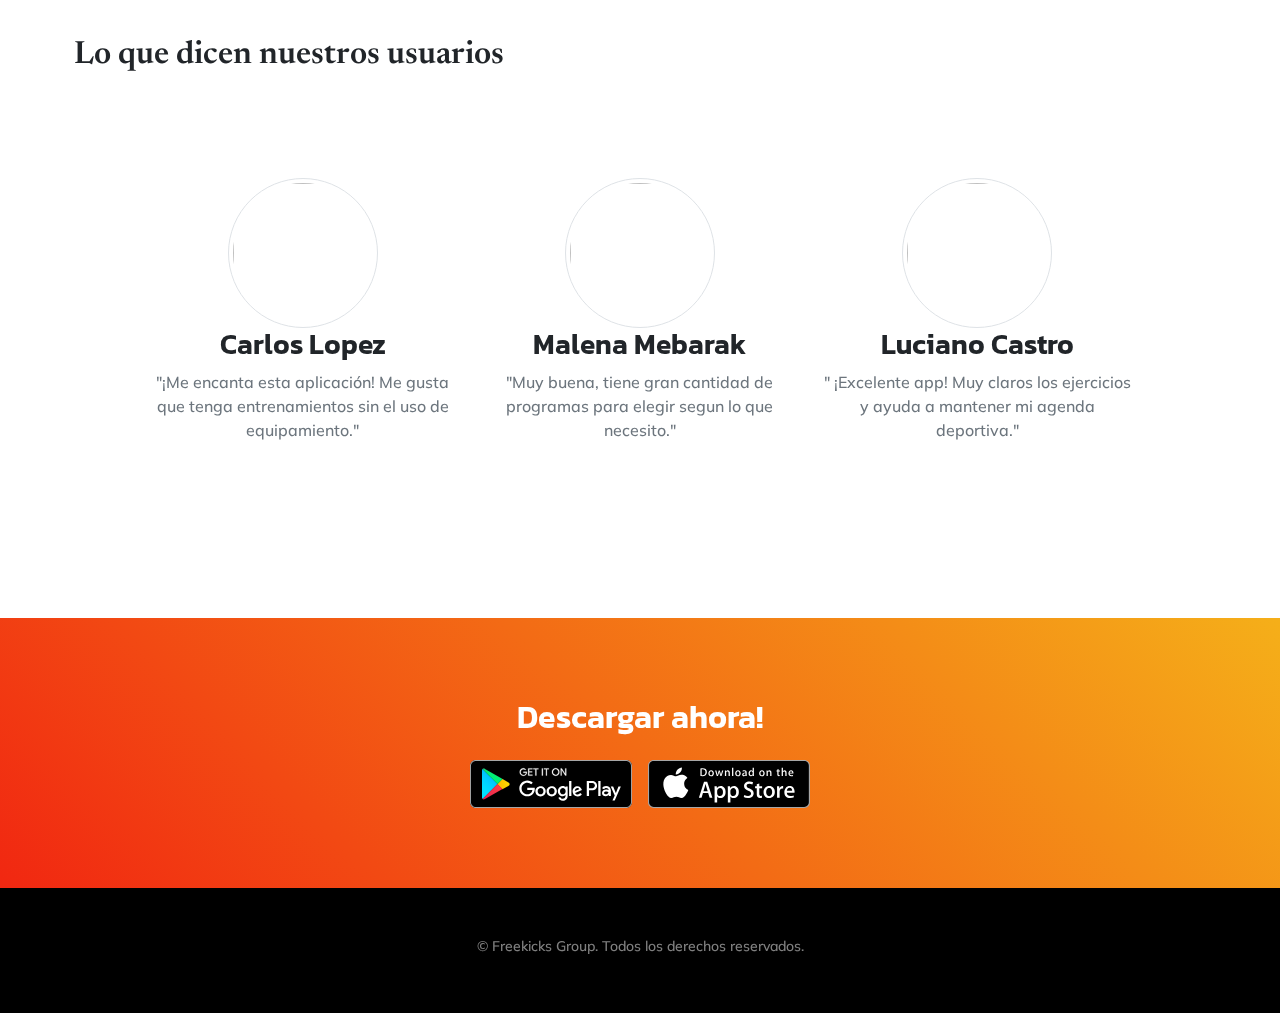
==== commit 42f84129: "Cambios en capturas de pantalla" ====
--- a/index.html
+++ b/index.html
@@ -414,7 +414,7 @@
                 >
                   <div class="screen bg-transparent">
                     <img
-                      src="assets/captures/capture_7.png"
+                      src="assets/captures/capture_11.png"
                       alt="capture_1"
                       class="h-100"
                     />
@@ -456,7 +456,7 @@
                 >
                   <div class="screen bg-transparent">
                     <img
-                      src="assets/captures/capture_4.png"
+                      src="assets/captures/capture_9.png"
                       alt="capture_1"
                       class="h-100"
                     />
@@ -548,7 +548,7 @@
                 <!-- Feature item-->
                 <div class="text-center">
                   <img
-                    src="http://cdn23.us1.fansshare.com/photos/shakira/shakira-wallpaper-1081468983.jpg"
+                    src="https://img.discogs.com/RVyC-yB99O8BWH3jBJQaqgW3KU0=/fit-in/300x300/filters:strip_icc():format(jpeg):mode_rgb():quality(40)/discogs-images/A-240508-1417995849-7761.jpeg.jpg"
                     class="img-thumbnail img-profile"
                   />
                   <h3 class="font-alt">Malena Mebarak</h3>
